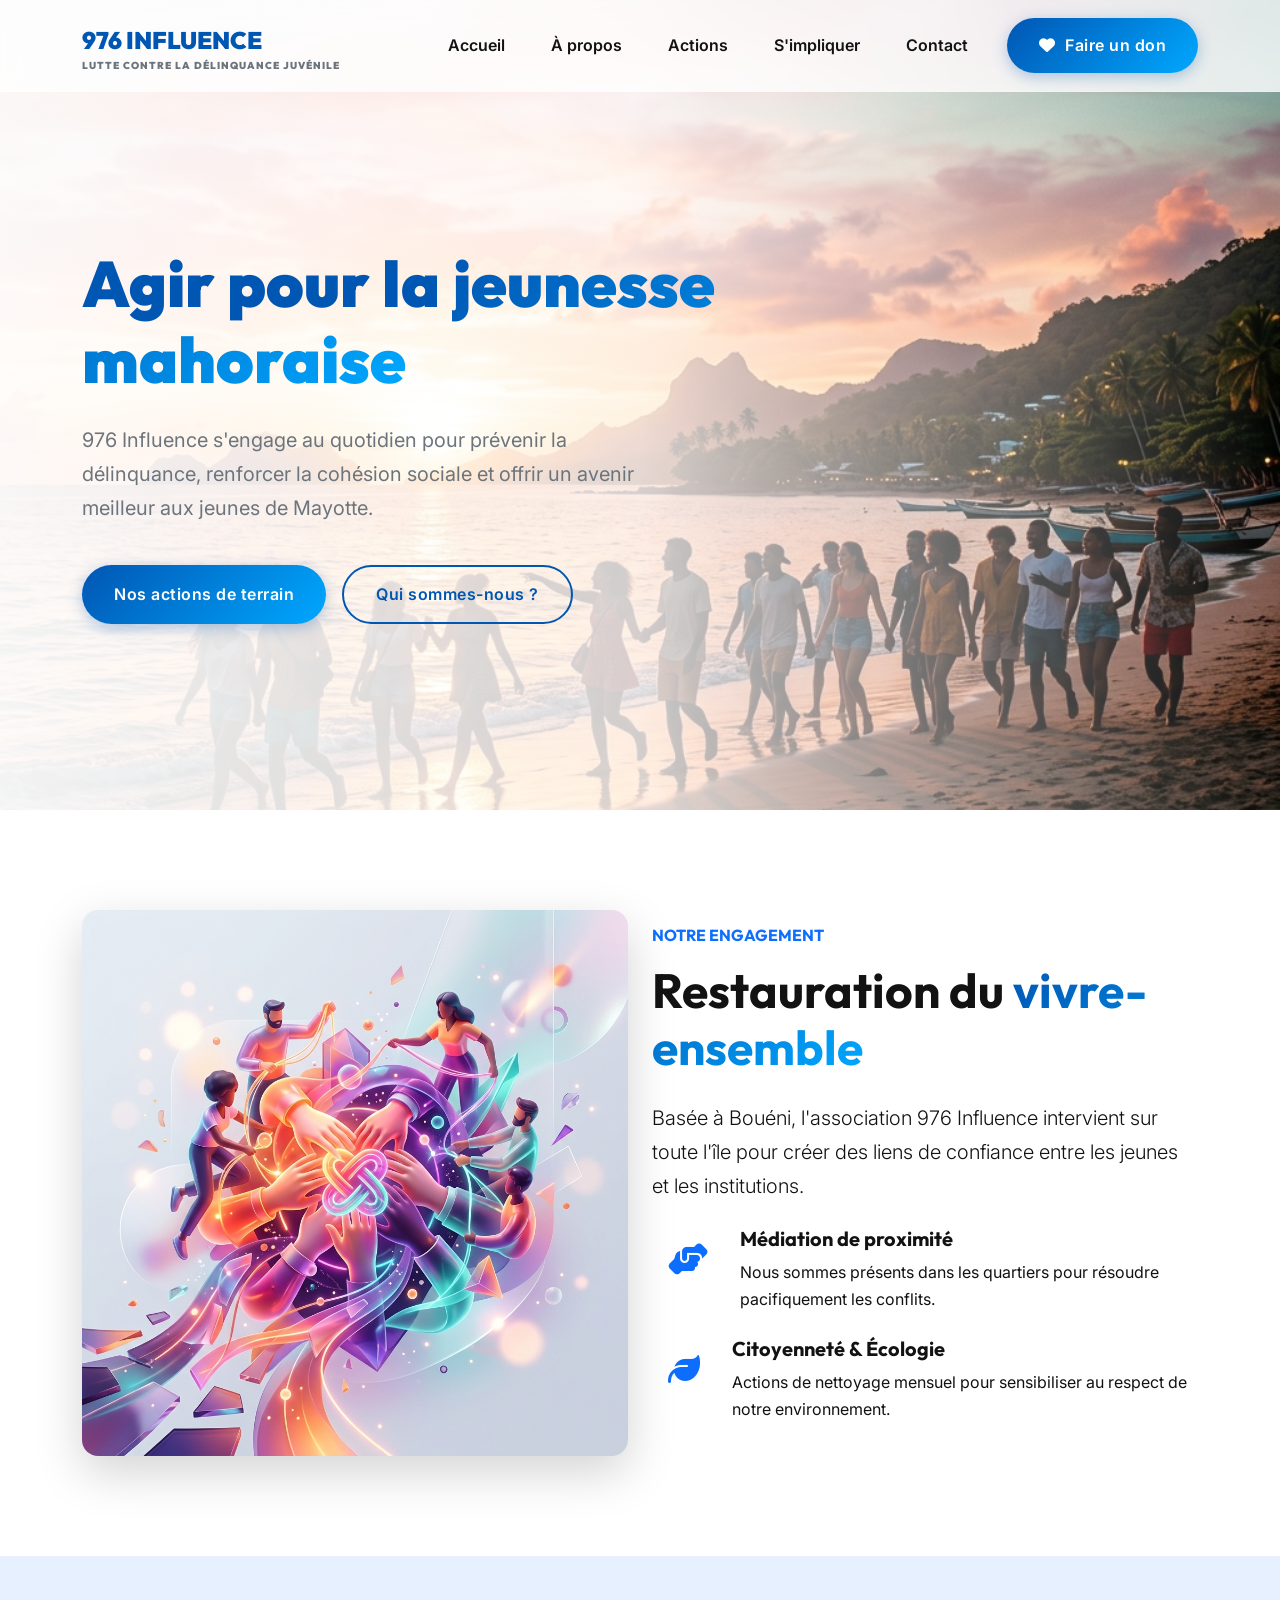
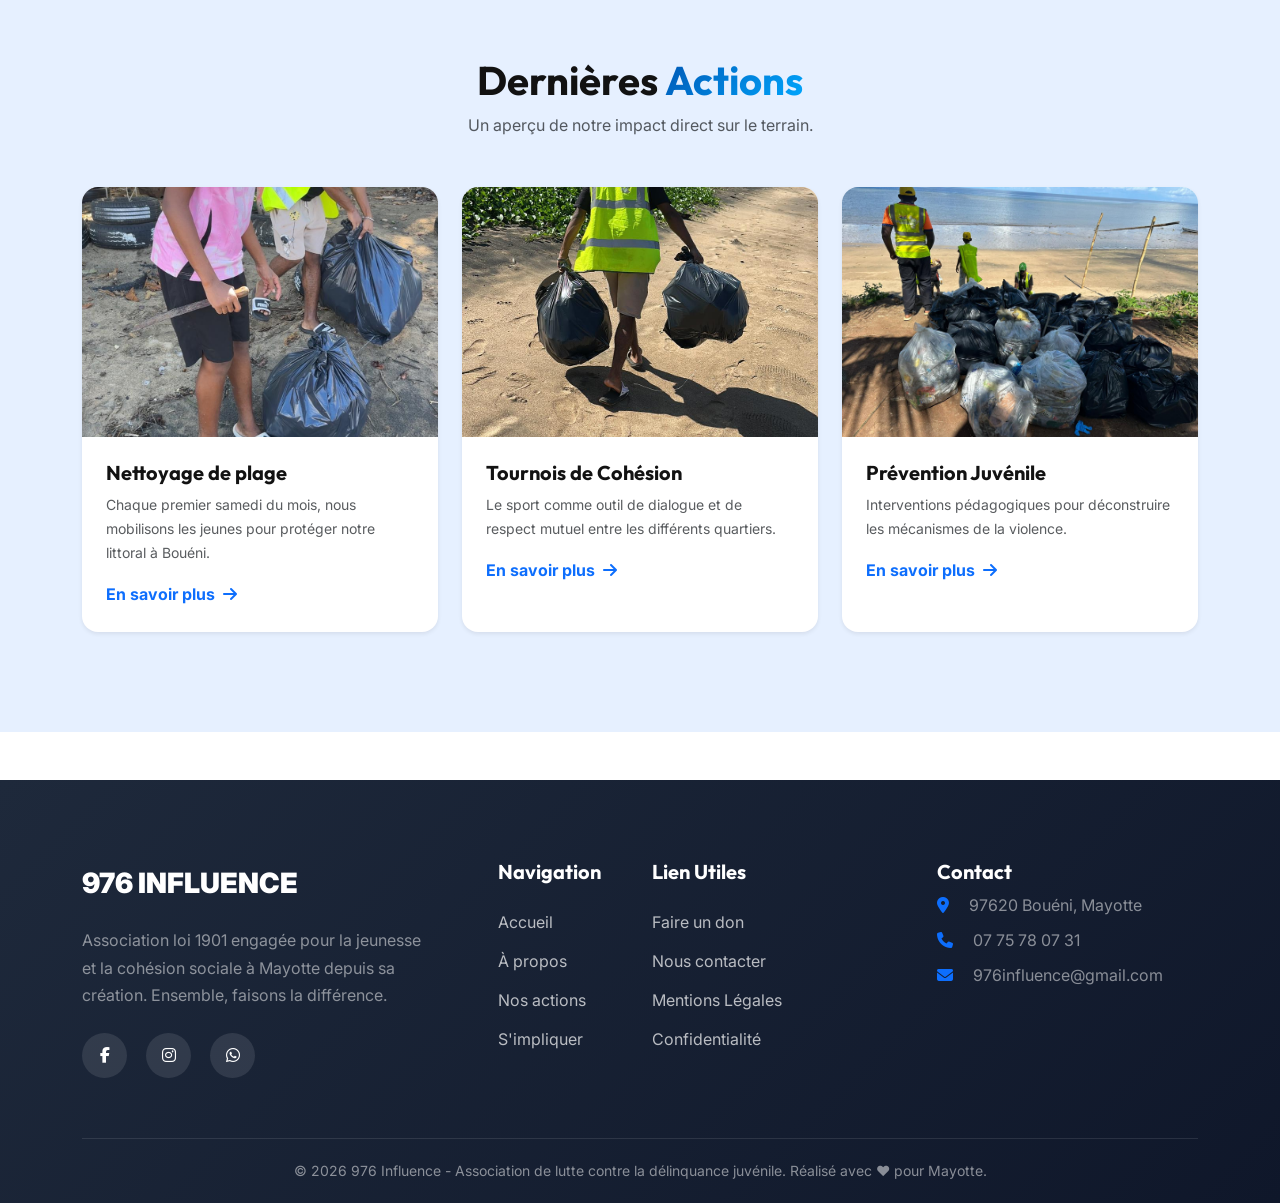
==== index.html @ 4d734bdc "Ajout les autre pages" ====
<!DOCTYPE html>
<html lang="fr">
<head>
    <meta charset="UTF-8">
    <meta name="viewport" content="width=device-width, initial-scale=1.0">
    <title>976 Influence - Accueil | Ensemble pour la jeunesse de Mayotte</title>
    <meta name="description" content="Association 976 Influence à Mayotte. Nous luttons contre la délinquance juvénile par la prévention, la médiation et la cohésion sociale.">
    
    <!-- Bootstrap 5 CSS -->
    <link href="https://cdn.jsdelivr.net/npm/bootstrap@5.3.0/dist/css/bootstrap.min.css" rel="stylesheet">
    <!-- Font Awesome -->
    <link rel="stylesheet" href="https://cdnjs.cloudflare.com/ajax/libs/font-awesome/6.4.0/css/all.min.css">
    <!-- Custom CSS -->
    <link rel="stylesheet" href="assets/css/style.css">
</head>
<body>

    <!-- Header Navigation -->
    <nav class="navbar navbar-expand-lg navbar-light navbar-custom glass-header">
        <div class="container">
            <a class="navbar-brand" href="index.html">
                <div class="brand-logo">
                    976 INFLUENCE
                    <span class="brand-sub">Lutte contre la délinquance juvénile</span>
                </div>
            </a>
            <button class="navbar-toggler border-0" type="button" data-bs-toggle="collapse" data-bs-target="#navbarNav">
                <span class="navbar-toggler-icon"></span>
            </button>
            <div class="collapse navbar-collapse" id="navbarNav">
                <ul class="navbar-nav ms-auto align-items-lg-center">
                    <li class="nav-item"><a class="nav-link active" href="index.html">Accueil</a></li>
                    <li class="nav-item"><a class="nav-link" href="a-propos.html">À propos</a></li>
                    <li class="nav-item"><a class="nav-link" href="actions.html">Actions</a></li>
                    <li class="nav-item"><a class="nav-link" href="s-impliquer.html">S'impliquer</a></li>
                    <li class="nav-item"><a class="nav-link" href="contact.html">Contact</a></li>
                    <li class="nav-item ms-lg-3">
                        <a href="don.html" class="btn-premium btn-premium-primary">
                            <i class="fa-solid fa-heart"></i> Faire un don
                        </a>
                    </li>
                </ul>
            </div>
        </div>
    </nav>

    <!-- Hero Section -->
    <section class="hero-section">
        <img src="assets/images/hero.png" alt="Jeunesse Mahoraise" class="hero-bg-image">
        <div class="hero-overlay"></div>
        <div class="container">
            <div class="row">
                <div class="col-lg-7">
                    <h1 class="hero-title reveal">Agir pour la <span class="text-gradient">jeunesse mahoraise</span></h1>
                    <p class="hero-subtitle reveal">976 Influence s'engage au quotidien pour prévenir la délinquance, renforcer la cohésion sociale et offrir un avenir meilleur aux jeunes de Mayotte.</p>
                    <div class="d-flex gap-3 flex-wrap reveal">
                        <a href="actions.html" class="btn-premium btn-premium-primary">Nos actions de terrain</a>
                        <a href="a-propos.html" class="btn-premium btn-premium-outline">Qui sommes-nous ?</a>
                    </div>
                </div>
            </div>
        </div>
    </section>

    <!-- Brief Focus Section -->
    <section class="section-padding">
        <div class="container">
            <div class="row g-4 align-items-center">
                <div class="col-lg-6 reveal">
                    <img src="assets/images/community.png" alt="Communauté 976" class="img-fluid rounded-4 shadow-lg">
                </div>
                <div class="col-lg-6 reveal">
                    <h6 class="text-primary fw-bold text-uppercase mb-3">Notre Engagement</h6>
                    <h2 class="mb-4 display-5 fw-bold">Restauration du <span class="text-gradient">vivre-ensemble</span></h2>
                    <p class="lead mb-4">Basée à Bouéni, l'association 976 Influence intervient sur toute l'île pour créer des liens de confiance entre les jeunes et les institutions.</p>
                    <div class="d-flex gap-3 mb-2">
                        <div class="bg-blue-light p-3 rounded-circle text-primary">
                            <i class="fa-solid fa-handshake-angle fa-2x"></i>
                        </div>
                        <div>
                            <h5>Médiation de proximité</h5>
                            <p>Nous sommes présents dans les quartiers pour résoudre pacifiquement les conflits.</p>
                        </div>
                    </div>
                    <div class="d-flex gap-3">
                        <div class="bg-blue-light p-3 rounded-circle text-primary">
                            <i class="fa-solid fa-leaf fa-2x"></i>
                        </div>
                        <div>
                            <h5>Citoyenneté & Écologie</h5>
                            <p>Actions de nettoyage mensuel pour sensibiliser au respect de notre environnement.</p>
                        </div>
                    </div>
                </div>
            </div>
        </div>
    </section>

    <!-- Highlight Actions -->
    <section class="section-padding bg-light-blue">
        <div class="container">
            <div class="text-center mb-5 reveal">
                <h2 class="display-6 fw-bold">Dernières <span class="text-gradient">Actions</span></h2>
                <p class="text-muted">Un aperçu de notre impact direct sur le terrain.</p>
            </div>
            <div class="row g-4">
                <!-- Card 1 -->
                <div class="col-md-4 reveal">
                    <div class="action-card bg-white shadow-sm border-0">
                        <div class="card-img-wrapper">
                            <img src="assets/images/action de netoyage plage.jpeg" alt="Nettoyage Plage">
                        </div>
                        <div class="p-4">
                            <h5 class="fw-bold">Nettoyage de plage</h5>
                            <p class="text-muted small">Chaque premier samedi du mois, nous mobilisons les jeunes pour protéger notre littoral à Bouéni.</p>
                            <a href="actions.html" class="text-primary fw-bold">En savoir plus <i class="fa-solid fa-arrow-right ms-1"></i></a>
                        </div>
                    </div>
                </div>
                <!-- Card 2 -->
                <div class="col-md-4 reveal">
                    <div class="action-card bg-white shadow-sm border-0">
                        <div class="card-img-wrapper">
                            <img src="assets/images/action de netoyage plage 2 .jpeg" alt="Médiation Jeunes">
                        </div>
                        <div class="p-4">
                            <h5 class="fw-bold">Tournois de Cohésion</h5>
                            <p class="text-muted small">Le sport comme outil de dialogue et de respect mutuel entre les différents quartiers.</p>
                            <a href="actions.html" class="text-primary fw-bold">En savoir plus <i class="fa-solid fa-arrow-right ms-1"></i></a>
                        </div>
                    </div>
                </div>
                <!-- Card 3 -->
                <div class="col-md-4 reveal">
                    <div class="action-card bg-white shadow-sm border-0">
                        <div class="card-img-wrapper">
                            <img src="assets/images/action de netoyage plage 3 .jpeg" alt="Sensibilisation Scolaire">
                        </div>
                        <div class="p-4">
                            <h5 class="fw-bold">Prévention Juvénile</h5>
                            <p class="text-muted small">Interventions pédagogiques pour déconstruire les mécanismes de la violence.</p>
                            <a href="actions.html" class="text-primary fw-bold">En savoir plus <i class="fa-solid fa-arrow-right ms-1"></i></a>
                        </div>
                    </div>
                </div>
            </div>
        </div>
    </section>

    <!-- Footer -->
    <footer class="footer-premium mt-5">
        <div class="container">
            <div class="row g-4">
                <div class="col-lg-4">
                    <a href="index.html" class="footer-logo text-white">976 INFLUENCE</a>
                    <p class="text-white-50">Association loi 1901 engagée pour la jeunesse et la cohésion sociale à Mayotte depuis sa création. Ensemble, faisons la différence.</p>
                    <div class="mt-4">
                        <a href="https://www.facebook.com/people/Asso-976influence/61571716615623/" class="social-circle text-white" target="_blank"><i class="fa-brands fa-facebook-f"></i></a>
                        <a href="#" class="social-circle text-white"><i class="fa-brands fa-instagram"></i></a>
                        <a href="#" class="social-circle text-white"><i class="fa-brands fa-whatsapp"></i></a>
                    </div>
                </div>
                <div class="col-lg-2 footer-links px-md-5">
                    <h5>Navigation</h5>
                    <ul class="p-0">
                        <li><a href="index.html">Accueil</a></li>
                        <li><a href="a-propos.html">À propos</a></li>
                        <li><a href="actions.html">Nos actions</a></li>
                        <li><a href="s-impliquer.html">S'impliquer</a></li>
                    </ul>
                </div>
                <div class="col-lg-3 footer-links">
                    <h5>Lien Utiles</h5>
                    <ul class="p-0">
                        <li><a href="don.html">Faire un don</a></li>
                        <li><a href="contact.html">Nous contacter</a></li>
                        <li><a href="mentions-legales.html">Mentions Légales</a></li>
                        <li><a href="politique-confidentialite.html">Confidentialité</a></li>
                    </ul>
                </div>
                <div class="col-lg-3">
                    <h5>Contact</h5>
                    <ul class="list-unstyled text-white-50">
                        <li class="mb-2"><i class="fa-solid fa-location-dot me-3 text-primary"></i> 97620 Bouéni, Mayotte</li>
                        <li class="mb-2"><i class="fa-solid fa-phone me-3 text-primary"></i> 07 75 78 07 31</li>
                        <li class="mb-2"><i class="fa-solid fa-envelope me-3 text-primary"></i> 976influence@gmail.com</li>
                    </ul>
                </div>
            </div>
            <div class="footer-bottom text-center">
                <p class="mb-0">&copy; 2026 976 Influence - Association de lutte contre la délinquance juvénile. Réalisé avec ❤️ pour Mayotte.</p>
            </div>
        </div>
    </footer>

    <!-- Scripts -->
    <script src="https://cdn.jsdelivr.net/npm/bootstrap@5.3.0/dist/js/bootstrap.bundle.min.js"></script>
    <script src="assets/js/main.js"></script>
</body>
</html>
---- assets/css/style.css ----
/* 
    976 INFLUENCE - Global Style
    Design System Inspired by Mayotte & Modern Glassmorphism
*/

@import url('https://fonts.googleapis.com/css2?family=Inter:wght@300;400;500;600;700&family=Outfit:wght@400;500;600;700;800;900&display=swap');

:root {
    /* Primary Palette (Mayotte/France Inspired) */
    --color-blue: #0056b3;
    --color-blue-dark: #003d80;
    --color-blue-light: #e6f0ff;
    --color-red: #dc3545;
    --color-green: #28a745;
    --color-white: #ffffff;
    --color-dark: #121212;
    --color-gray: #6c757d;
    --color-gray-light: #f8f9fa;

    /* Semantic Gradients */
    --gradient-primary: linear-gradient(135deg, var(--color-blue), #00a8ff);
    --gradient-glass: linear-gradient(135deg, rgba(255, 255, 255, 0.4), rgba(255, 255, 255, 0.1));
    --gradient-dark: linear-gradient(135deg, #1e293b, #0f172a);
    
    /* Typography */
    --font-heading: 'Outfit', sans-serif;
    --font-body: 'Inter', sans-serif;

    /* Effects */
    --glass-blur: blur(12px);
    --glass-border: 1px solid rgba(255, 255, 255, 0.2);
    --shadow-premium: 0 10px 30px rgba(0, 0, 0, 0.08);
    --shadow-glass: 0 8px 32px 0 rgba(31, 38, 135, 0.15);
    --transition: all 0.4s cubic-bezier(0.165, 0.84, 0.44, 1);
}

/* Base Styles */
* {
    margin: 0;
    padding: 0;
    box-sizing: border-box;
}

html {
    scroll-behavior: smooth;
    overflow-x: hidden;
}

body {
    font-family: var(--font-body);
    color: var(--color-dark);
    background-color: var(--color-white);
    line-height: 1.7;
    overflow-x: hidden;
}

h1, h2, h3, h4, h5, h6 {
    font-family: var(--font-heading);
    font-weight: 700;
    line-height: 1.2;
}

a {
    text-decoration: none;
    color: inherit;
    transition: var(--transition);
}

ul {
    list-style: none;
}

img {
    max-width: 100%;
    height: auto;
}

/* --- Layout Components --- */

.section-padding {
    padding: 100px 0;
}

.bg-light-blue {
    background-color: var(--color-blue-light);
}

.text-gradient {
    background: var(--gradient-primary);
    -webkit-background-clip: text;
    -webkit-text-fill-color: transparent;
}

/* --- Premium Buttons --- */

.btn-premium {
    padding: 14px 32px;
    border-radius: 50px;
    font-weight: 600;
    letter-spacing: 0.5px;
    transition: var(--transition);
    border: none;
    display: inline-flex;
    align-items: center;
    gap: 10px;
    position: relative;
    overflow: hidden;
    z-index: 1;
}

.btn-premium-primary {
    background: var(--gradient-primary);
    color: white;
    box-shadow: 0 4px 15px rgba(0, 86, 179, 0.3);
}

.btn-premium-primary:hover {
    transform: translateY(-3px);
    box-shadow: 0 8px 25px rgba(0, 86, 179, 0.4);
    color: white;
}

.btn-premium-outline {
    background: transparent;
    border: 2px solid var(--color-blue);
    color: var(--color-blue);
}

.btn-premium-outline:hover {
    background: var(--color-blue);
    color: white;
}

.btn-premium-white {
    background: white;
    color: var(--color-blue);
}

/* --- Glassmorphism --- */

.glass-card {
    background: rgba(255, 255, 255, 0.7);
    backdrop-filter: var(--glass-blur);
    -webkit-backdrop-filter: var(--glass-blur);
    border: var(--glass-border);
    border-radius: 24px;
    box-shadow: var(--shadow-glass);
    padding: 30px;
}

.glass-header {
    background: rgba(255, 255, 255, 0.8);
    backdrop-filter: var(--glass-blur);
    -webkit-backdrop-filter: var(--glass-blur);
    border-bottom: var(--glass-border);
}

/* --- Navigation --- */

.navbar-custom {
    padding: 15px 0;
    position: fixed;
    top: 0;
    width: 100%;
    z-index: 1000;
    transition: var(--transition);
}

.navbar-custom.scrolled {
    padding: 10px 0;
    background: rgba(255, 255, 255, 0.95);
    box-shadow: 0 5px 20px rgba(0,0,0,0.05);
}

.navbar-brand .brand-logo {
    font-family: var(--font-heading);
    font-weight: 900;
    font-size: 24px;
    color: var(--color-blue);
    display: flex;
    flex-direction: column;
}

.brand-logo .brand-sub {
    font-size: 10px;
    letter-spacing: 1px;
    text-transform: uppercase;
    color: var(--color-gray);
    line-height: 1;
}

.nav-link {
    font-weight: 600;
    margin: 0 15px;
    position: relative;
    color: var(--color-dark) !important;
}

.nav-link::after {
    content: '';
    position: absolute;
    bottom: -5px;
    left: 0;
    width: 0;
    height: 3px;
    background: var(--color-red);
    transition: var(--transition);
    border-radius: 50px;
}

.nav-link:hover::after {
    width: 100%;
}

/* --- Hero Section --- */

.hero-section {
    position: relative;
    padding: 180px 0 120px;
    overflow: hidden;
    min-height: 90vh;
    display: flex;
    align-items: center;
}

.hero-bg-image {
    position: absolute;
    top: 0;
    left: 0;
    width: 100%;
    height: 100%;
    object-fit: cover;
    z-index: -2;
}

.hero-overlay {
    position: absolute;
    top: 0;
    left: 0;
    width: 100%;
    height: 100%;
    background: linear-gradient(90deg, rgba(255,255,255,0.95) 0%, rgba(255,255,255,0.8) 50%, rgba(255,255,255,0) 100%);
    z-index: -1;
}

.hero-title {
    font-size: 64px;
    font-weight: 900;
    margin-bottom: 24px;
    color: var(--color-blue);
}

.hero-subtitle {
    font-size: 20px;
    color: var(--color-gray);
    margin-bottom: 40px;
    max-width: 600px;
}

/* --- Footer --- */

.footer-premium {
    background: var(--gradient-dark);
    color: white;
    padding: 80px 0 20px;
}

.footer-logo {
    font-size: 28px;
    font-weight: 900;
    margin-bottom: 20px;
    display: block;
}

.footer-links h5 {
    font-weight: 700;
    margin-bottom: 25px;
    color: var(--color-white);
}

.footer-links ul li {
    margin-bottom: 12px;
}

.footer-links ul li a {
    color: rgba(255, 255, 255, 0.7);
}

.footer-links ul li a:hover {
    color: white;
    padding-left: 5px;
}

.social-circle {
    width: 45px;
    height: 45px;
    background: rgba(255,255,255,0.1);
    border-radius: 50%;
    display: inline-flex;
    align-items: center;
    justify-content: center;
    margin-right: 15px;
    transition: var(--transition);
}

.social-circle:hover {
    background: var(--color-blue);
    transform: translateY(-5px);
}

.footer-bottom {
    border-top: 1px solid rgba(255,255,255,0.1);
    margin-top: 60px;
    padding-top: 20px;
    font-size: 14px;
    color: rgba(255,255,255,0.5);
}

/* --- Cards & Features --- */

.action-card {
    transition: var(--transition);
    border-radius: 16px;
    overflow: hidden;
    height: 100%;
}

.action-card:hover {
    transform: translateY(-10px);
}

.card-img-wrapper {
    overflow: hidden;
    height: 250px;
}

.card-img-wrapper img {
    width: 100%;
    height: 100%;
    object-fit: cover;
    transition: var(--transition);
}

.action-card:hover .card-img-wrapper img {
    transform: scale(1.1);
}

/* --- Animations --- */

.reveal {
    opacity: 0;
    transform: translateY(30px);
    transition: 1s all ease;
}

.reveal.active {
    opacity: 1;
    transform: translateY(0);
}

/* --- Responsive --- */

@media (max-width: 991px) {
    .hero-title {
        font-size: 48px;
    }
    .navbar-collapse {
        background: white;
        padding: 20px;
        border-radius: 12px;
        margin-top: 15px;
        box-shadow: 0 10px 30px rgba(0,0,0,0.1);
    }
}

@media (max-width: 767px) {
    .hero-title {
        font-size: 38px;
    }
    .section-padding {
        padding: 60px 0;
    }
}
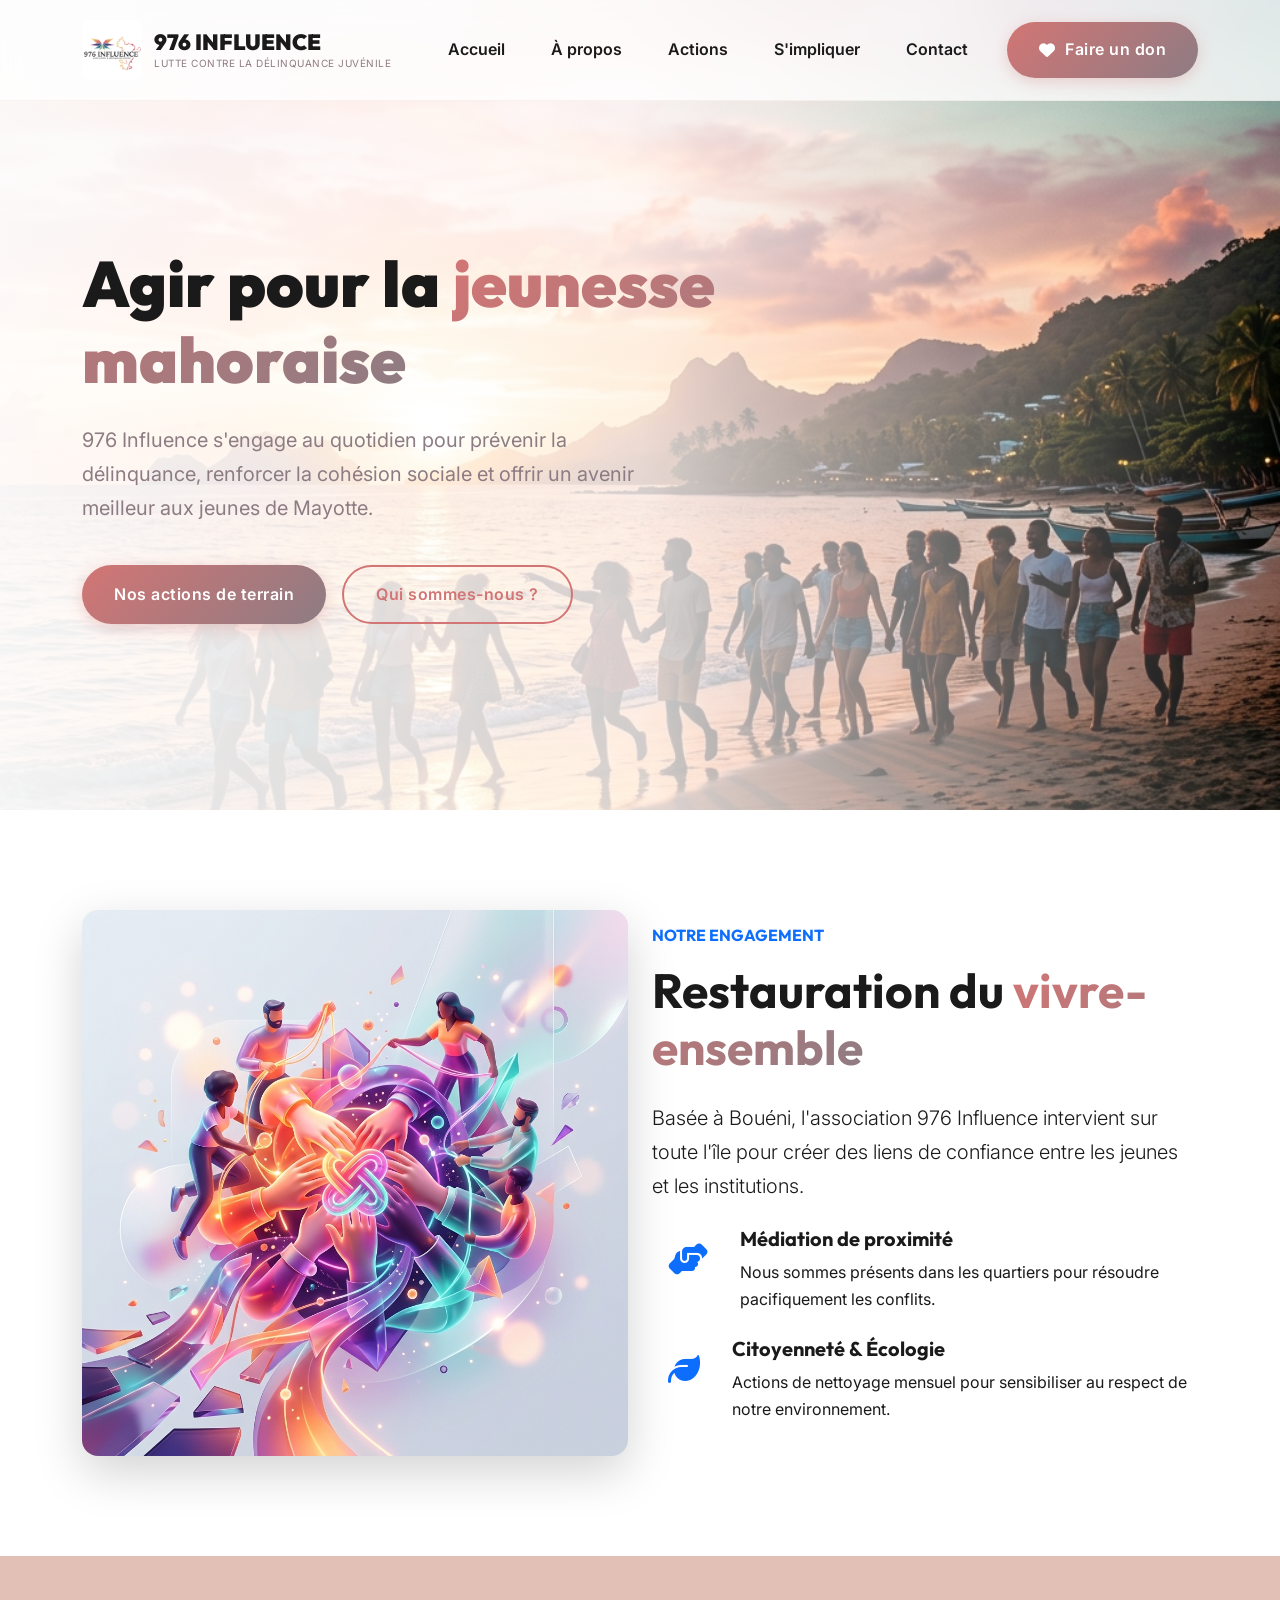
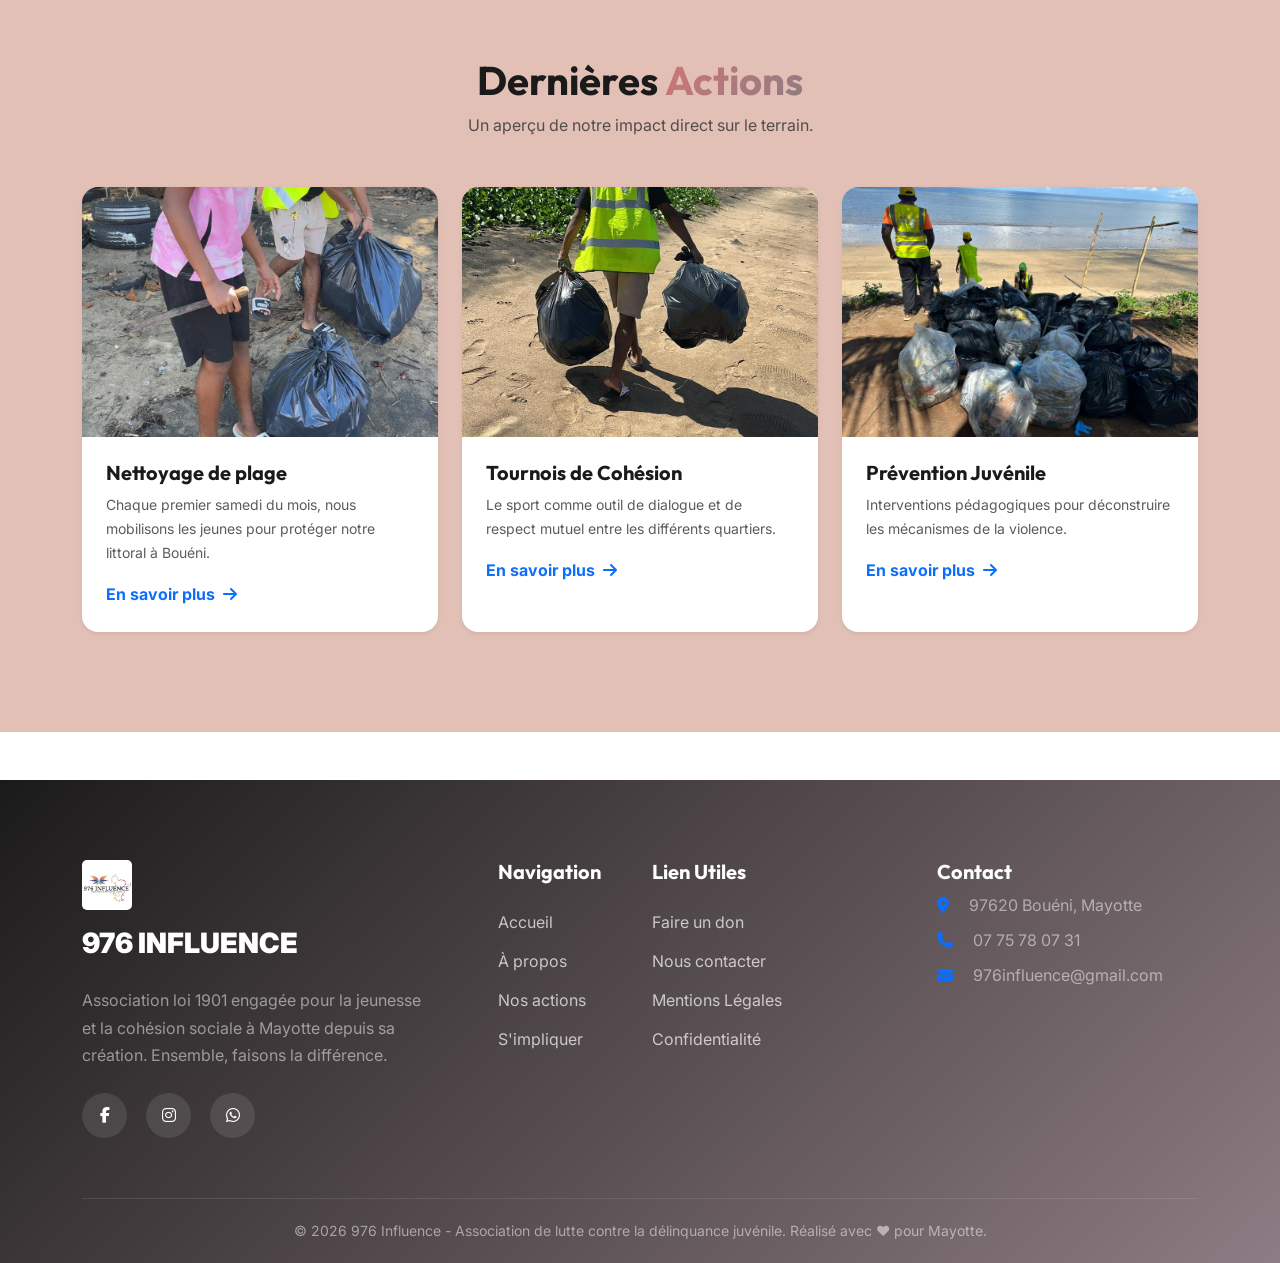
==== commit c3fa2197: "Ajout : logo + nouvelle palette" ====
--- a/index.html
+++ b/index.html
@@ -20,8 +20,11 @@
         <div class="container">
             <a class="navbar-brand" href="index.html">
                 <div class="brand-logo">
-                    976 INFLUENCE
-                    <span class="brand-sub">Lutte contre la délinquance juvénile</span>
+                    <img src="assets/images/logo_mayotte_influence_.jpeg" alt="976 Influence Logo">
+                    <div class="brand-text-wrapper">
+                        <span class="brand-name">976 INFLUENCE</span>
+                        <span class="brand-sub">Lutte contre la délinquance juvénile</span>
+                    </div>
                 </div>
             </a>
             <button class="navbar-toggler border-0" type="button" data-bs-toggle="collapse" data-bs-target="#navbarNav">
@@ -35,7 +38,7 @@
                     <li class="nav-item"><a class="nav-link" href="s-impliquer.html">S'impliquer</a></li>
                     <li class="nav-item"><a class="nav-link" href="contact.html">Contact</a></li>
                     <li class="nav-item ms-lg-3">
-                        <a href="don.html" class="btn-premium btn-premium-primary">
+                        <a href="https://www.helloasso.com/associations/976-influence/adhesions/adhesion-2026" class="btn-premium btn-premium-primary">
                             <i class="fa-solid fa-heart"></i> Faire un don
                         </a>
                     </li>
@@ -152,7 +155,10 @@
         <div class="container">
             <div class="row g-4">
                 <div class="col-lg-4">
-                    <a href="index.html" class="footer-logo text-white">976 INFLUENCE</a>
+                    <a href="index.html" class="footer-logo text-white">
+                        <img src="assets/images/logo_mayotte_influence_.jpeg" alt="976 Influence Logo" style="height: 50px; width: auto; margin-bottom: 10px; border-radius: 5px;">
+                        <br>976 INFLUENCE
+                    </a>
                     <p class="text-white-50">Association loi 1901 engagée pour la jeunesse et la cohésion sociale à Mayotte depuis sa création. Ensemble, faisons la différence.</p>
                     <div class="mt-4">
                         <a href="https://www.facebook.com/people/Asso-976influence/61571716615623/" class="social-circle text-white" target="_blank"><i class="fa-brands fa-facebook-f"></i></a>
@@ -172,7 +178,7 @@
                 <div class="col-lg-3 footer-links">
                     <h5>Lien Utiles</h5>
                     <ul class="p-0">
-                        <li><a href="don.html">Faire un don</a></li>
+                        <li><a href="https://www.helloasso.com/associations/976-influence/adhesions/adhesion-2026">Faire un don</a></li>
                         <li><a href="contact.html">Nous contacter</a></li>
                         <li><a href="mentions-legales.html">Mentions Légales</a></li>
                         <li><a href="politique-confidentialite.html">Confidentialité</a></li>
--- a/assets/css/style.css
+++ b/assets/css/style.css
@@ -6,21 +6,26 @@
 @import url('https://fonts.googleapis.com/css2?family=Inter:wght@300;400;500;600;700&family=Outfit:wght@400;500;600;700;800;900&display=swap');
 
 :root {
-    /* Primary Palette (Mayotte/France Inspired) */
-    --color-blue: #0056b3;
-    --color-blue-dark: #003d80;
-    --color-blue-light: #e6f0ff;
-    --color-red: #dc3545;
-    --color-green: #28a745;
+    /* New Color Palette */
+    --almond-silk: #E2C0B6;
+    --carbon-black: #1B1A1A;
+    --dusty-rose: #D37574;
+    --silver: #BCB9BB;
+    --rosy-granite: #8D7C83;
+
+    /* Primary Mappings */
+    --color-primary: var(--dusty-rose);
+    --color-secondary: var(--rosy-granite);
+    --color-accent: var(--almond-silk);
+    --color-dark: var(--carbon-black);
+    --color-light: var(--silver);
     --color-white: #ffffff;
-    --color-dark: #121212;
-    --color-gray: #6c757d;
-    --color-gray-light: #f8f9fa;
-
+    
     /* Semantic Gradients */
-    --gradient-primary: linear-gradient(135deg, var(--color-blue), #00a8ff);
-    --gradient-glass: linear-gradient(135deg, rgba(255, 255, 255, 0.4), rgba(255, 255, 255, 0.1));
-    --gradient-dark: linear-gradient(135deg, #1e293b, #0f172a);
+    --gradient-primary: linear-gradient(135deg, var(--dusty-rose), var(--rosy-granite));
+    --gradient-glass: linear-gradient(135deg, rgba(226, 192, 182, 0.4), rgba(255, 255, 255, 0.1));
+    --gradient-dark: linear-gradient(135deg, var(--carbon-black), var(--rosy-granite));
+    --gradient-premium: linear-gradient(45deg, #E2C0B6, #1B1A1A, #D37574, #BCB9BB, #8D7C83);
     
     /* Typography */
     --font-heading: 'Outfit', sans-serif;
@@ -28,9 +33,9 @@
 
     /* Effects */
     --glass-blur: blur(12px);
-    --glass-border: 1px solid rgba(255, 255, 255, 0.2);
-    --shadow-premium: 0 10px 30px rgba(0, 0, 0, 0.08);
-    --shadow-glass: 0 8px 32px 0 rgba(31, 38, 135, 0.15);
+    --glass-border: 1px solid rgba(226, 192, 182, 0.2);
+    --shadow-premium: 0 10px 30px rgba(27, 26, 26, 0.08);
+    --shadow-glass: 0 8px 32px 0 rgba(141, 124, 131, 0.15);
     --transition: all 0.4s cubic-bezier(0.165, 0.84, 0.44, 1);
 }
 
@@ -82,7 +87,7 @@
 }
 
 .bg-light-blue {
-    background-color: var(--color-blue-light);
+    background-color: var(--almond-silk);
 }
 
 .text-gradient {
@@ -111,29 +116,29 @@
 .btn-premium-primary {
     background: var(--gradient-primary);
     color: white;
-    box-shadow: 0 4px 15px rgba(0, 86, 179, 0.3);
+    box-shadow: 0 4px 15px rgba(211, 117, 116, 0.3);
 }
 
 .btn-premium-primary:hover {
     transform: translateY(-3px);
-    box-shadow: 0 8px 25px rgba(0, 86, 179, 0.4);
+    box-shadow: 0 8px 25px rgba(211, 117, 116, 0.4);
     color: white;
 }
 
 .btn-premium-outline {
     background: transparent;
-    border: 2px solid var(--color-blue);
-    color: var(--color-blue);
+    border: 2px solid var(--color-primary);
+    color: var(--color-primary);
 }
 
 .btn-premium-outline:hover {
-    background: var(--color-blue);
+    background: var(--color-primary);
     color: white;
 }
 
 .btn-premium-white {
     background: white;
-    color: var(--color-blue);
+    color: var(--color-primary);
 }
 
 /* --- Glassmorphism --- */
@@ -172,21 +177,38 @@
     box-shadow: 0 5px 20px rgba(0,0,0,0.05);
 }
 
-.navbar-brand .brand-logo {
+.navbar-brand img {
+    height: 60px;
+    width: auto;
+    border-radius: 8px;
+}
+
+.brand-logo {
+    display: flex;
+    align-items: center;
+    gap: 12px;
+}
+
+.brand-text-wrapper {
+    display: flex;
+    flex-direction: column;
+}
+
+.brand-name {
     font-family: var(--font-heading);
     font-weight: 900;
-    font-size: 24px;
-    color: var(--color-blue);
-    display: flex;
-    flex-direction: column;
-}
-
-.brand-logo .brand-sub {
+    font-size: 22px;
+    color: var(--color-dark);
+    line-height: 1;
+}
+
+.brand-sub {
     font-size: 10px;
-    letter-spacing: 1px;
+    letter-spacing: 0.5px;
     text-transform: uppercase;
-    color: var(--color-gray);
-    line-height: 1;
+    color: var(--color-secondary);
+    line-height: 1.2;
+    margin-top: 4px;
 }
 
 .nav-link {
@@ -203,7 +225,7 @@
     left: 0;
     width: 0;
     height: 3px;
-    background: var(--color-red);
+    background: var(--color-primary);
     transition: var(--transition);
     border-radius: 50px;
 }
@@ -247,12 +269,12 @@
     font-size: 64px;
     font-weight: 900;
     margin-bottom: 24px;
-    color: var(--color-blue);
+    color: var(--color-dark);
 }
 
 .hero-subtitle {
     font-size: 20px;
-    color: var(--color-gray);
+    color: var(--color-secondary);
     margin-bottom: 40px;
     max-width: 600px;
 }
@@ -304,7 +326,7 @@
 }
 
 .social-circle:hover {
-    background: var(--color-blue);
+    background: var(--color-primary);
     transform: translateY(-5px);
 }
 
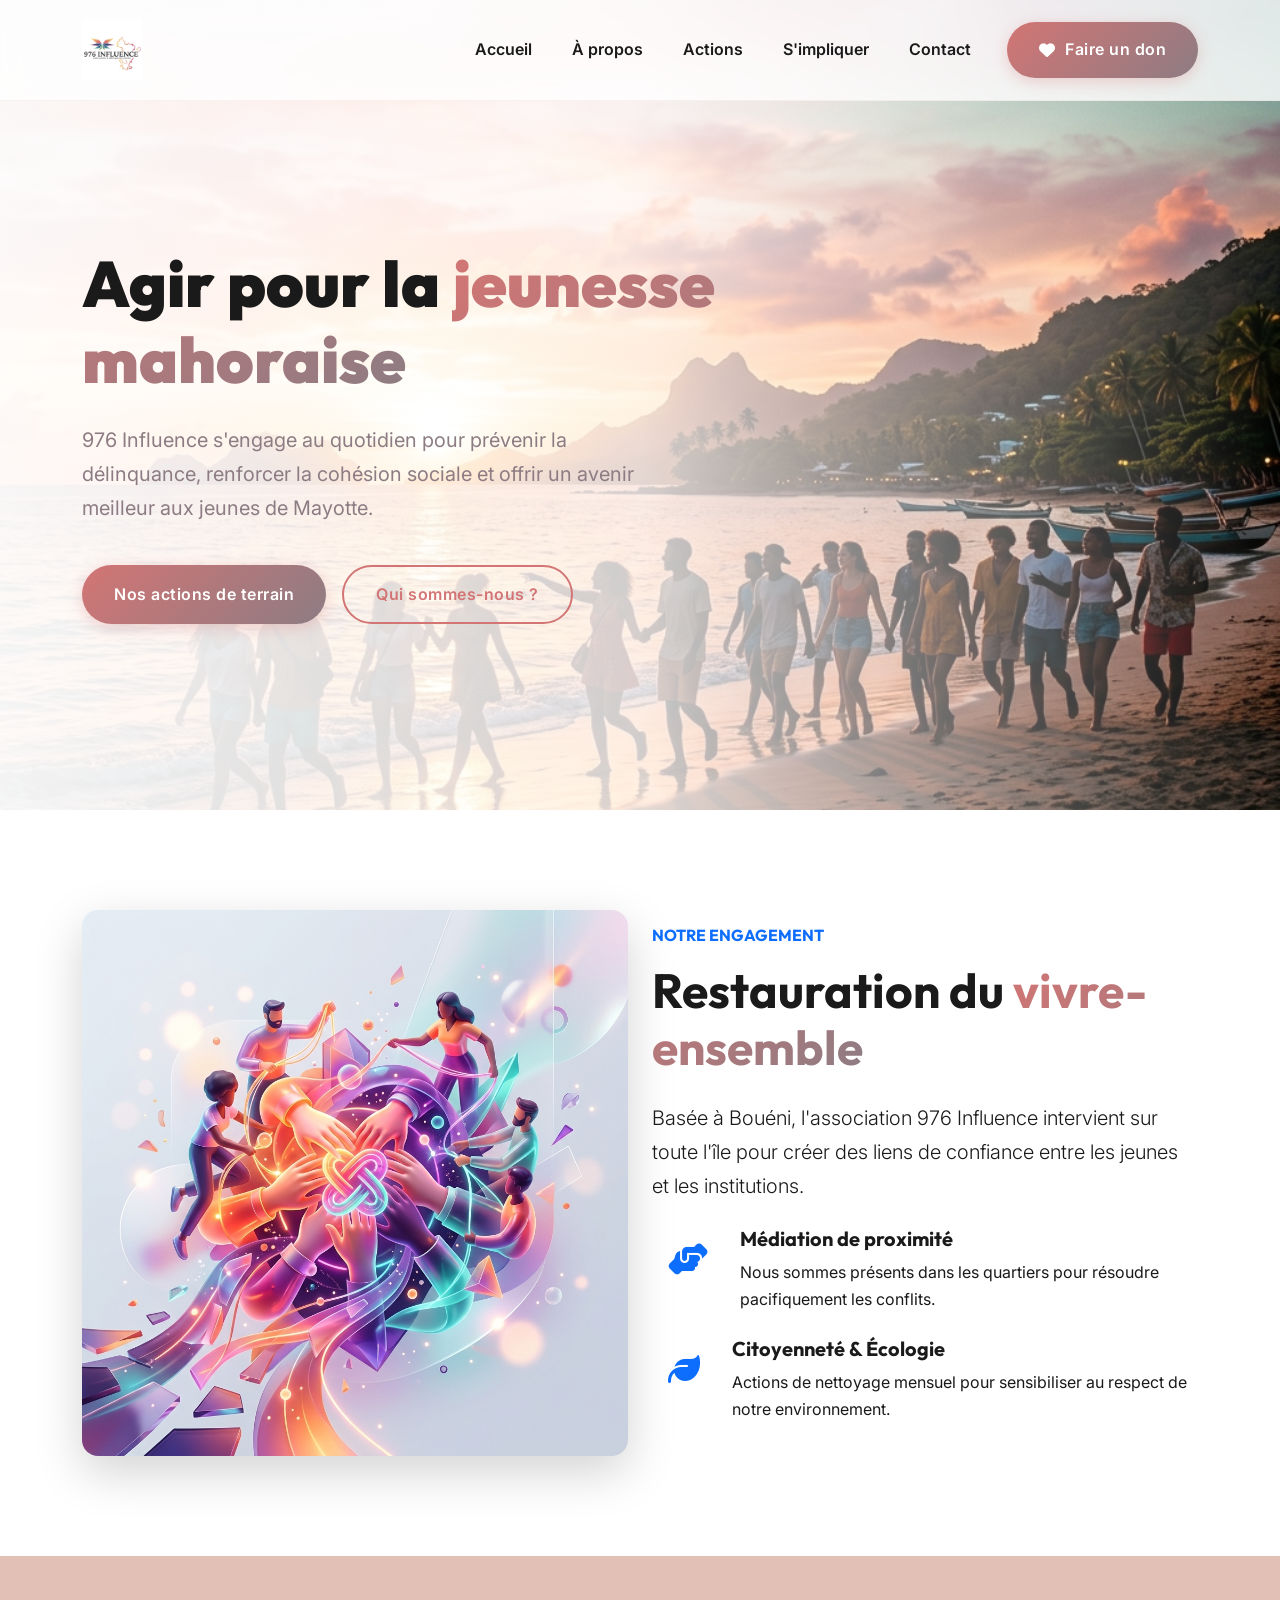
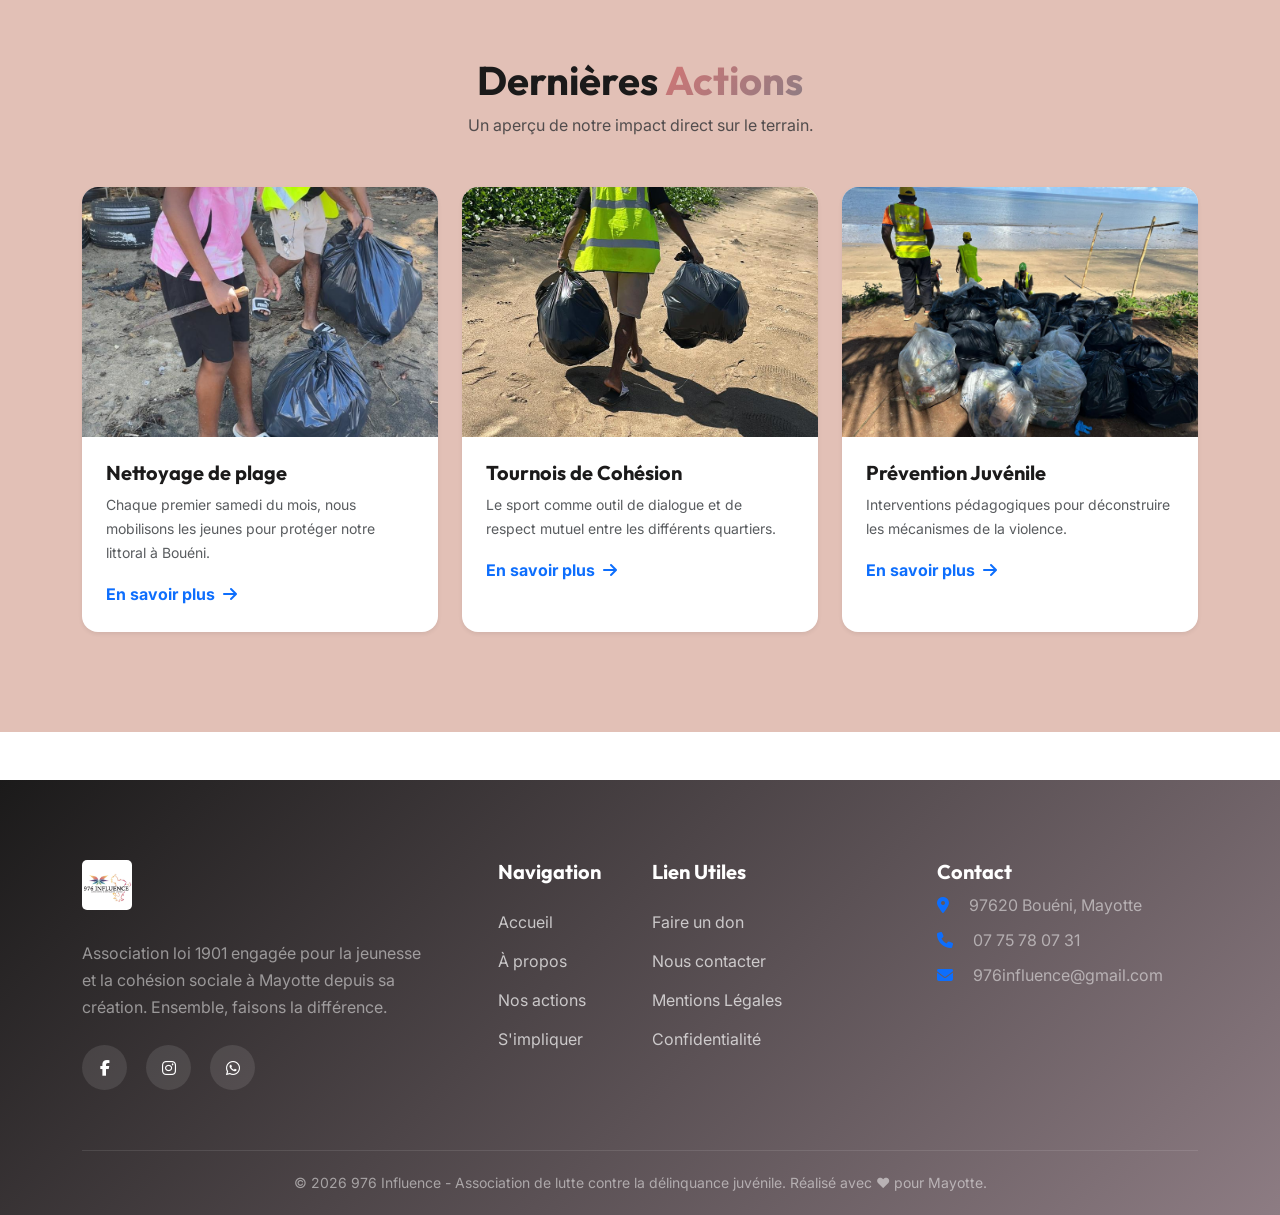
==== commit 93b67964: "Fix : nouveau image" ====
--- a/index.html
+++ b/index.html
@@ -21,10 +21,6 @@
             <a class="navbar-brand" href="index.html">
                 <div class="brand-logo">
                     <img src="assets/images/logo_mayotte_influence_.jpeg" alt="976 Influence Logo">
-                    <div class="brand-text-wrapper">
-                        <span class="brand-name">976 INFLUENCE</span>
-                        <span class="brand-sub">Lutte contre la délinquance juvénile</span>
-                    </div>
                 </div>
             </a>
             <button class="navbar-toggler border-0" type="button" data-bs-toggle="collapse" data-bs-target="#navbarNav">
@@ -157,7 +153,6 @@
                 <div class="col-lg-4">
                     <a href="index.html" class="footer-logo text-white">
                         <img src="assets/images/logo_mayotte_influence_.jpeg" alt="976 Influence Logo" style="height: 50px; width: auto; margin-bottom: 10px; border-radius: 5px;">
-                        <br>976 INFLUENCE
                     </a>
                     <p class="text-white-50">Association loi 1901 engagée pour la jeunesse et la cohésion sociale à Mayotte depuis sa création. Ensemble, faisons la différence.</p>
                     <div class="mt-4">
--- a/assets/css/style.css
+++ b/assets/css/style.css
@@ -111,11 +111,12 @@
     position: relative;
     overflow: hidden;
     z-index: 1;
+    white-space: nowrap;
 }
 
 .btn-premium-primary {
-    background: var(--gradient-primary);
-    color: white;
+    background: var(--gradient-primary) !important;
+    color: white !important;
     box-shadow: 0 4px 15px rgba(211, 117, 116, 0.3);
 }
 
@@ -178,44 +179,37 @@
 }
 
 .navbar-brand img {
-    height: 60px;
-    width: auto;
-    border-radius: 8px;
+    height: 60px !important;
+    width: auto !important;
+    max-height: 60px;
+    display: block;
+    object-fit: contain;
 }
 
 .brand-logo {
     display: flex;
     align-items: center;
-    gap: 12px;
+    flex-shrink: 0;
 }
 
 .brand-text-wrapper {
-    display: flex;
-    flex-direction: column;
-}
-
-.brand-name {
-    font-family: var(--font-heading);
-    font-weight: 900;
-    font-size: 22px;
-    color: var(--color-dark);
-    line-height: 1;
-}
-
-.brand-sub {
-    font-size: 10px;
-    letter-spacing: 0.5px;
-    text-transform: uppercase;
-    color: var(--color-secondary);
-    line-height: 1.2;
-    margin-top: 4px;
+    display: none; /* Hide extra text if logo already has it */
+}
+
+@media (min-width: 1200px) {
+    .brand-text-wrapper {
+        display: flex;
+        flex-direction: column;
+        margin-left: 12px;
+    }
 }
 
 .nav-link {
     font-weight: 600;
-    margin: 0 15px;
+    margin: 0 12px;
     position: relative;
     color: var(--color-dark) !important;
+    white-space: nowrap;
 }
 
 .nav-link::after {
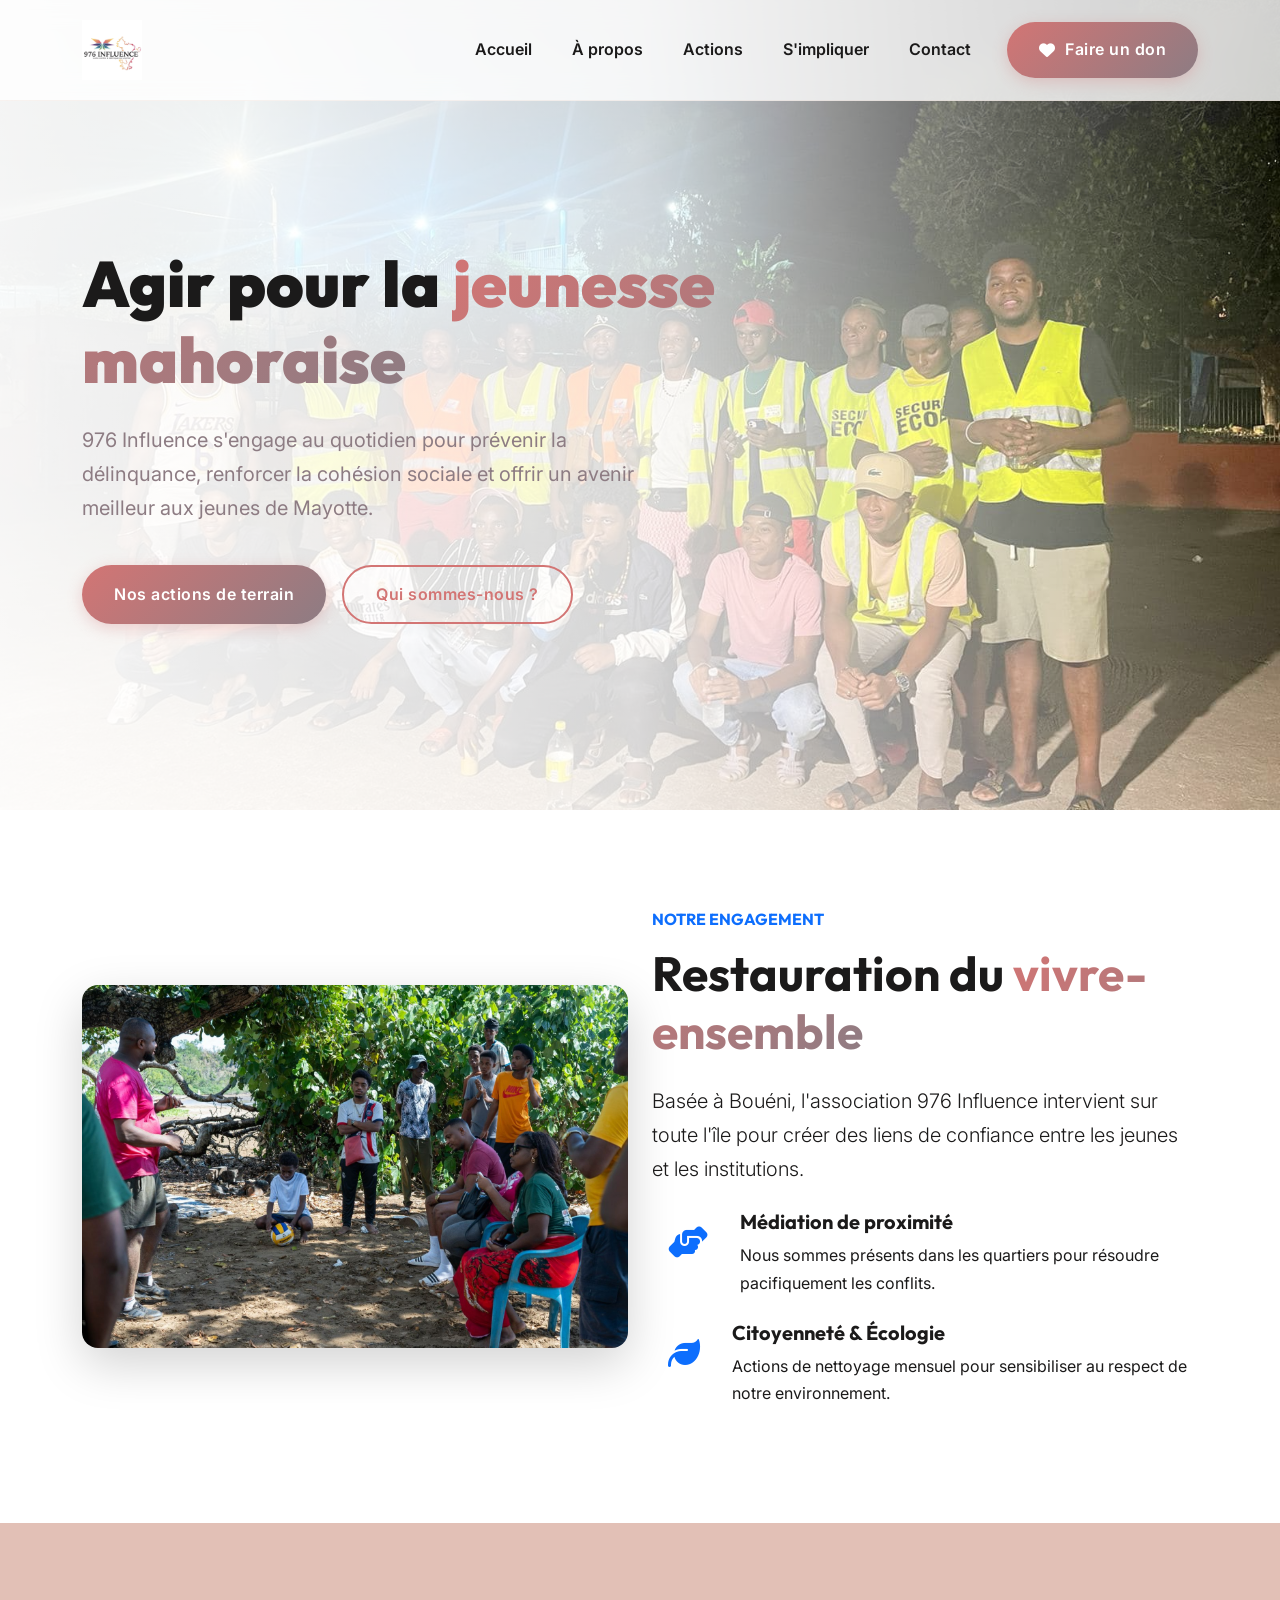
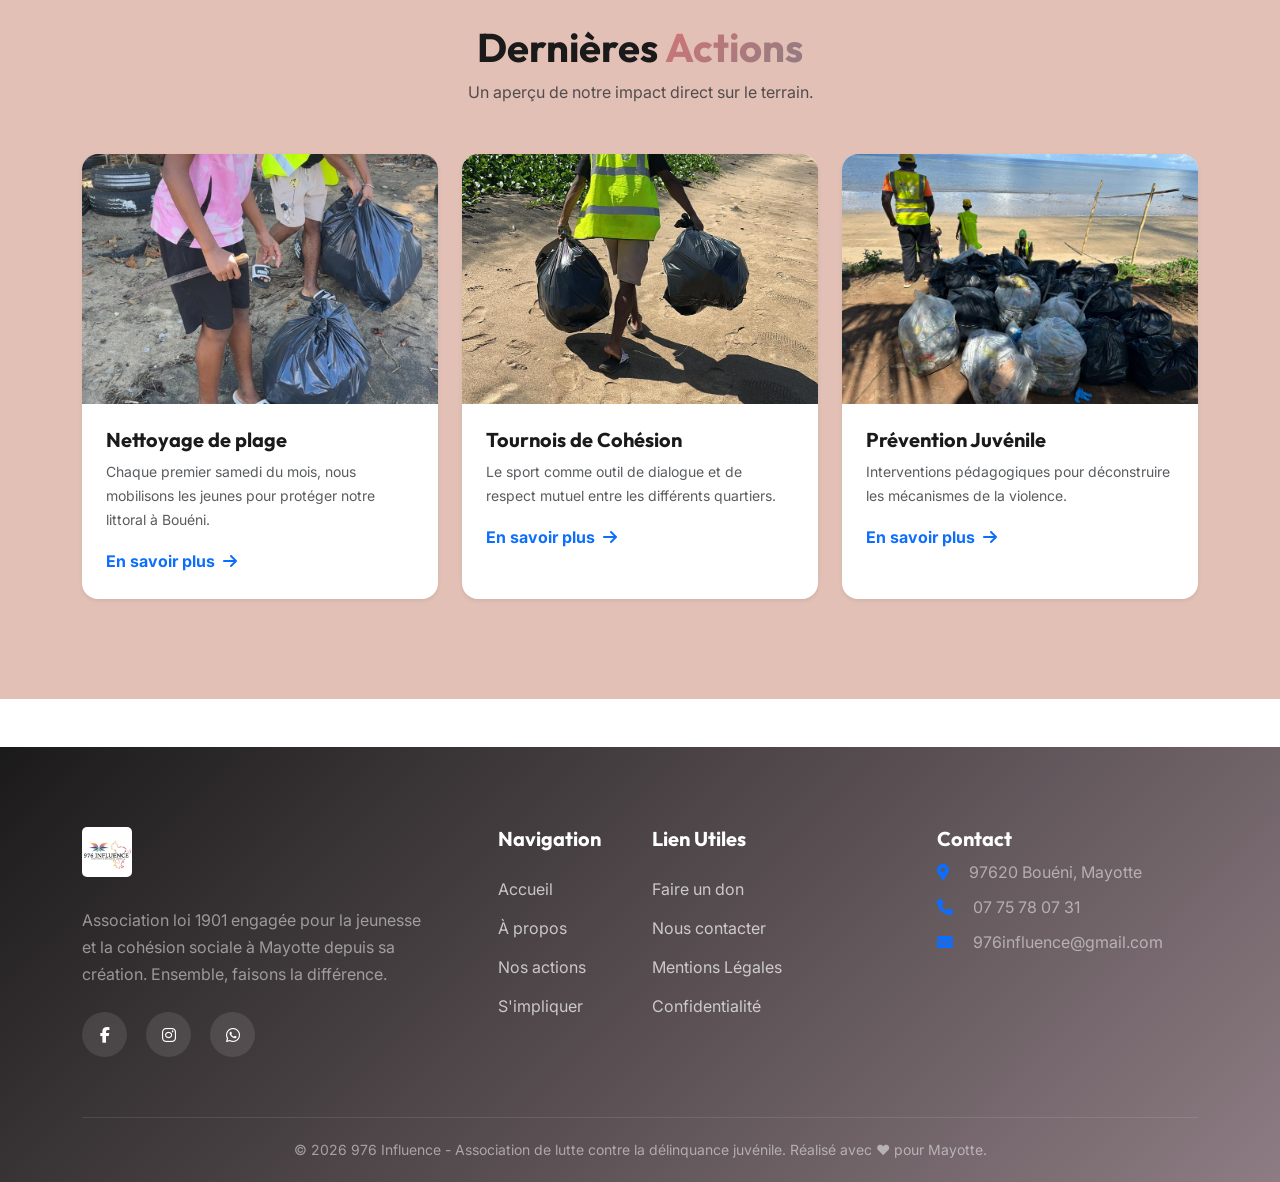
==== commit b052cd70: "🍱♻️ ajout des nouvelles images" ====
--- a/index.html
+++ b/index.html
@@ -45,7 +45,7 @@
 
     <!-- Hero Section -->
     <section class="hero-section">
-        <img src="assets/images/hero.png" alt="Jeunesse Mahoraise" class="hero-bg-image">
+        <img src="assets/images/photo_de_groupe.jpeg" alt="Jeunesse Mahoraise" class="hero-bg-image">
         <div class="hero-overlay"></div>
         <div class="container">
             <div class="row">
@@ -66,7 +66,7 @@
         <div class="container">
             <div class="row g-4 align-items-center">
                 <div class="col-lg-6 reveal">
-                    <img src="assets/images/community.png" alt="Communauté 976" class="img-fluid rounded-4 shadow-lg">
+                    <img src="assets/images/photo_d_echange.jpeg" alt="Communauté 976" class="img-fluid rounded-4 shadow-lg">
                 </div>
                 <div class="col-lg-6 reveal">
                     <h6 class="text-primary fw-bold text-uppercase mb-3">Notre Engagement</h6>
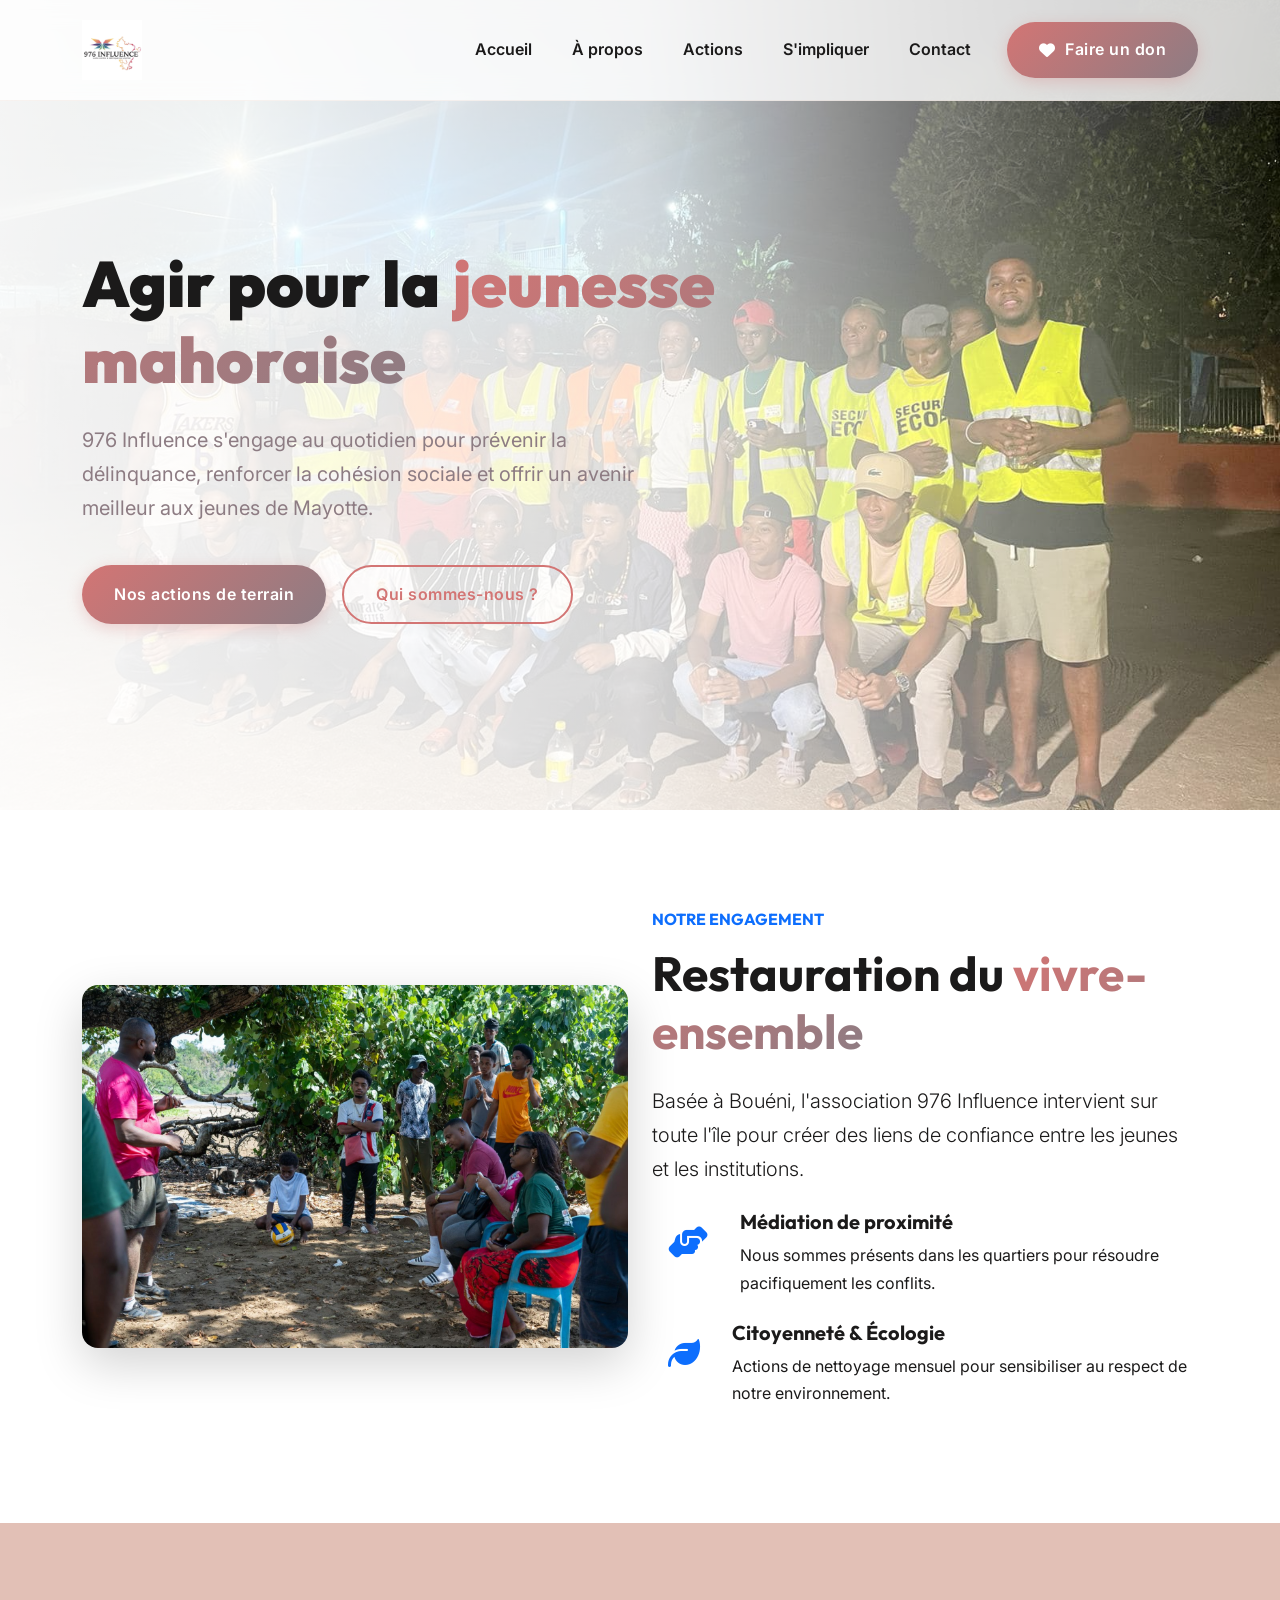
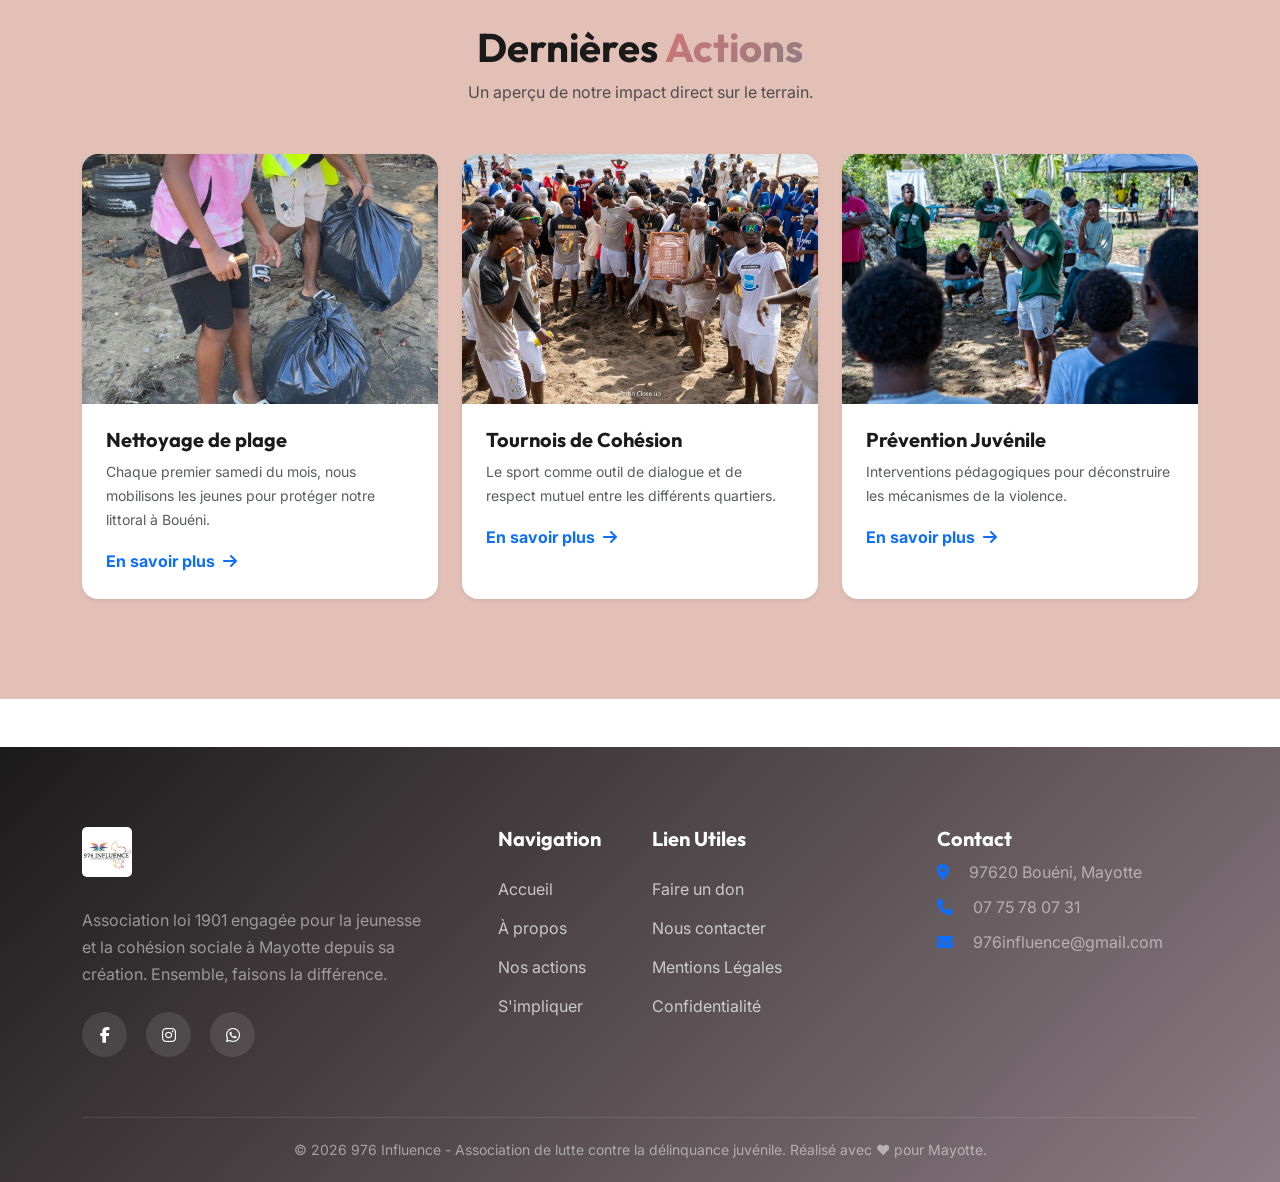
==== commit 00d234ac: ":bento: add & use news pictures" ====
--- a/index.html
+++ b/index.html
@@ -120,7 +120,7 @@
                 <div class="col-md-4 reveal">
                     <div class="action-card bg-white shadow-sm border-0">
                         <div class="card-img-wrapper">
-                            <img src="assets/images/action de netoyage plage 2 .jpeg" alt="Médiation Jeunes">
+                            <img src="assets/images/photo activite remise de prix tournoi.jpeg" alt="Médiation Jeunes">
                         </div>
                         <div class="p-4">
                             <h5 class="fw-bold">Tournois de Cohésion</h5>
@@ -133,7 +133,7 @@
                 <div class="col-md-4 reveal">
                     <div class="action-card bg-white shadow-sm border-0">
                         <div class="card-img-wrapper">
-                            <img src="assets/images/action de netoyage plage 3 .jpeg" alt="Sensibilisation Scolaire">
+                            <img src="assets/images/photo prevention jeunesse.jpeg" alt="Sensibilisation Scolaire">
                         </div>
                         <div class="p-4">
                             <h5 class="fw-bold">Prévention Juvénile</h5>
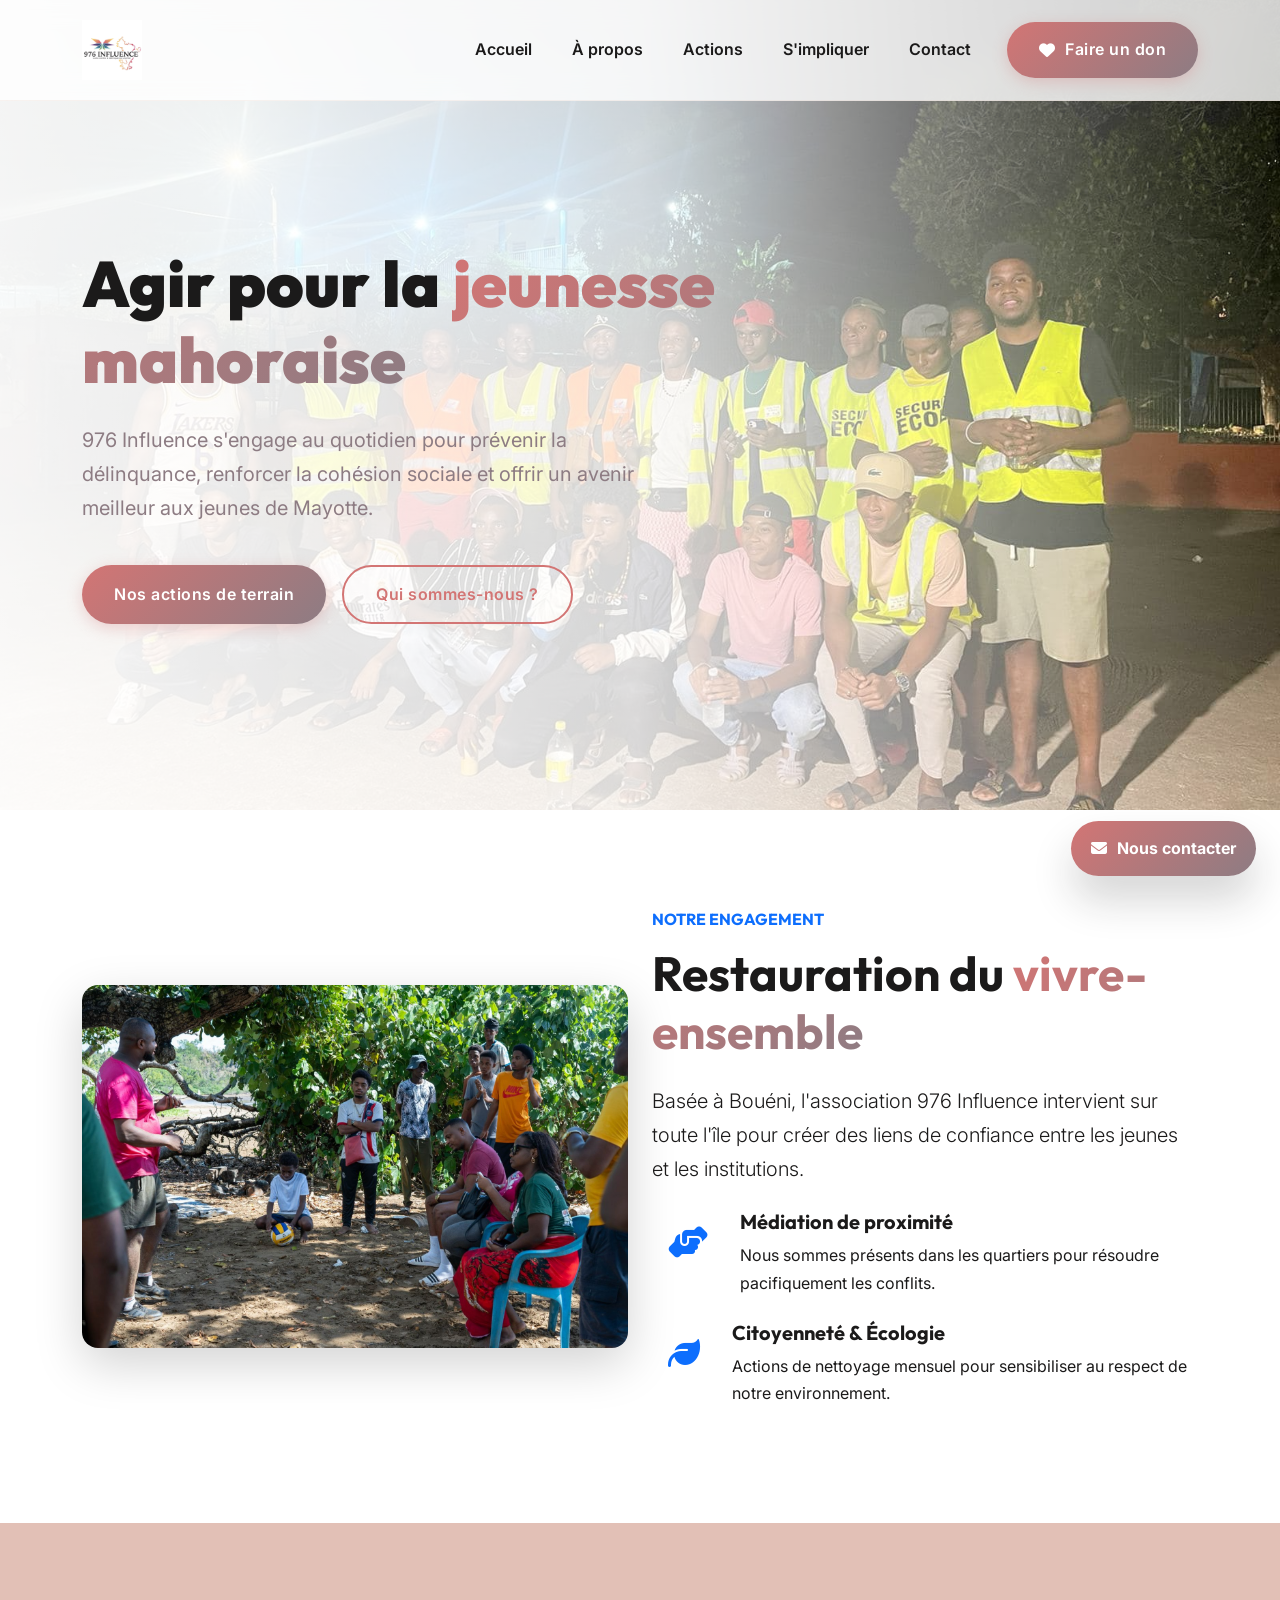
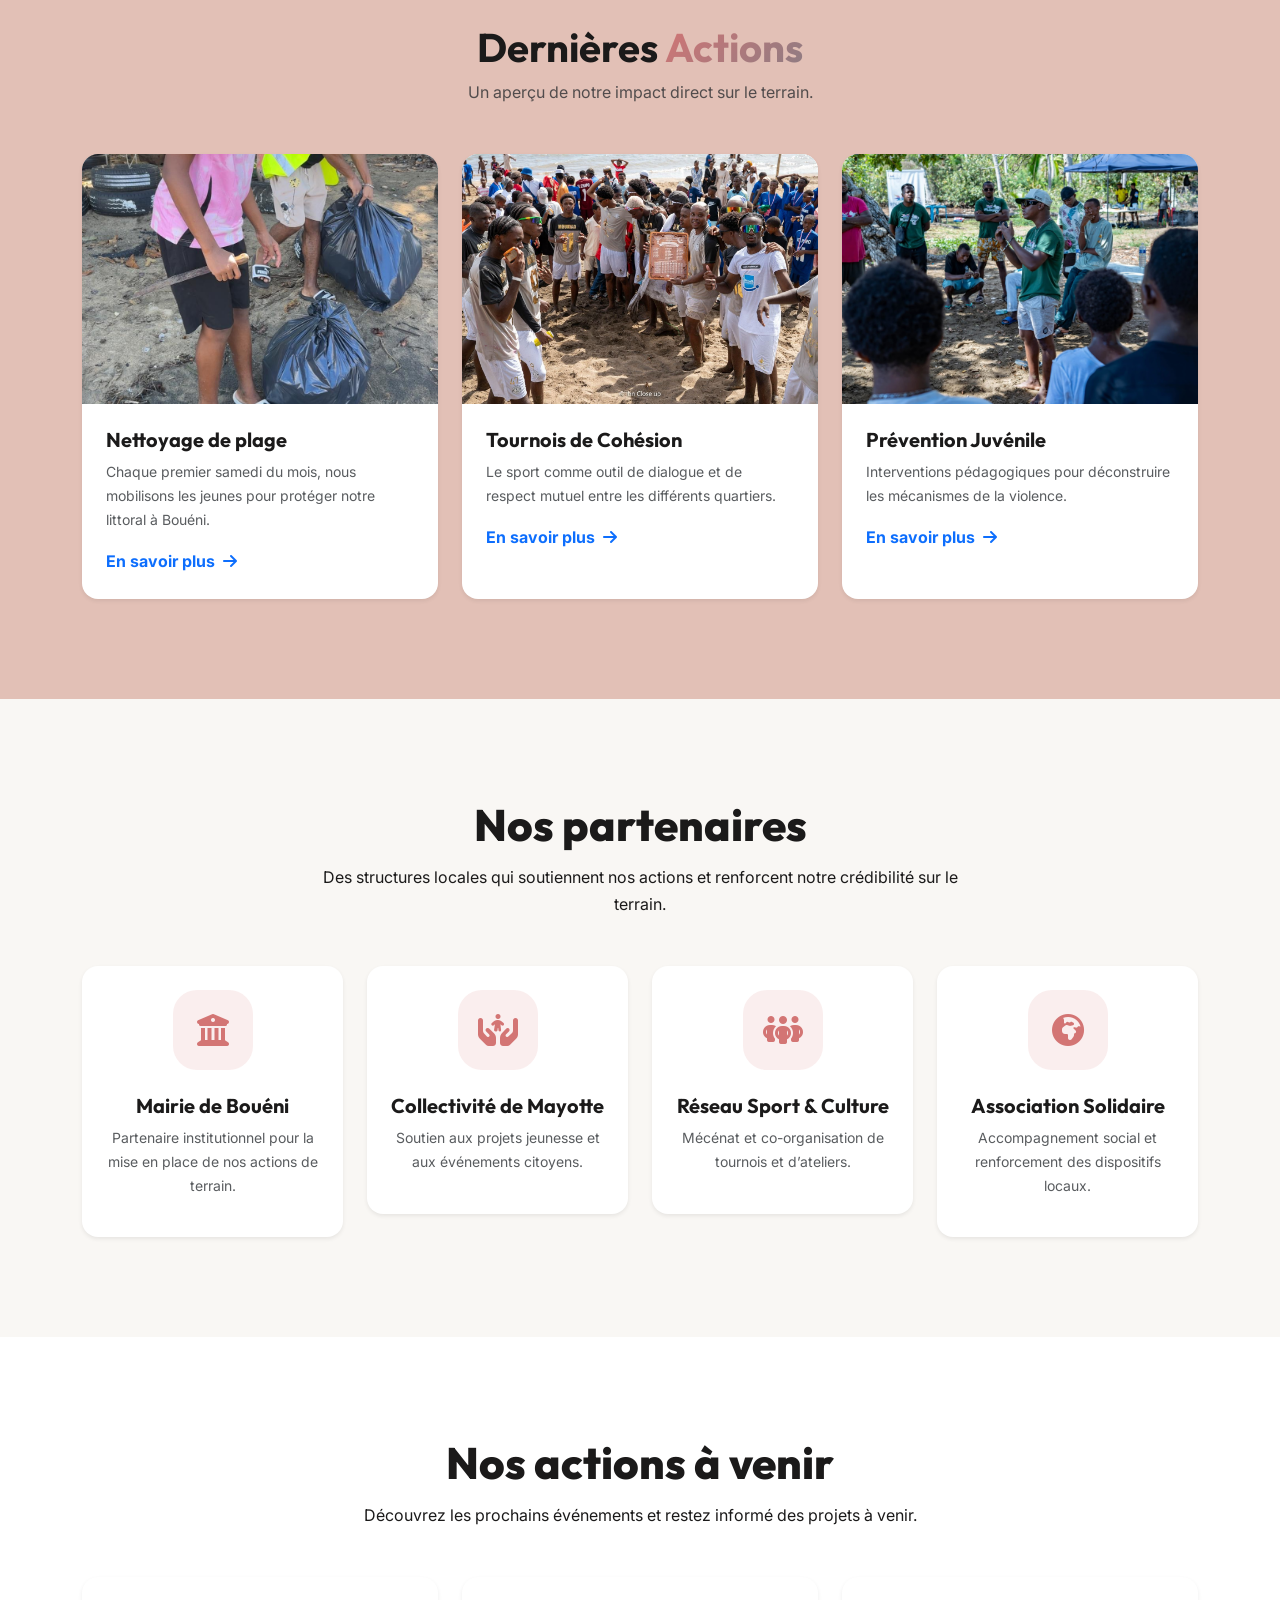
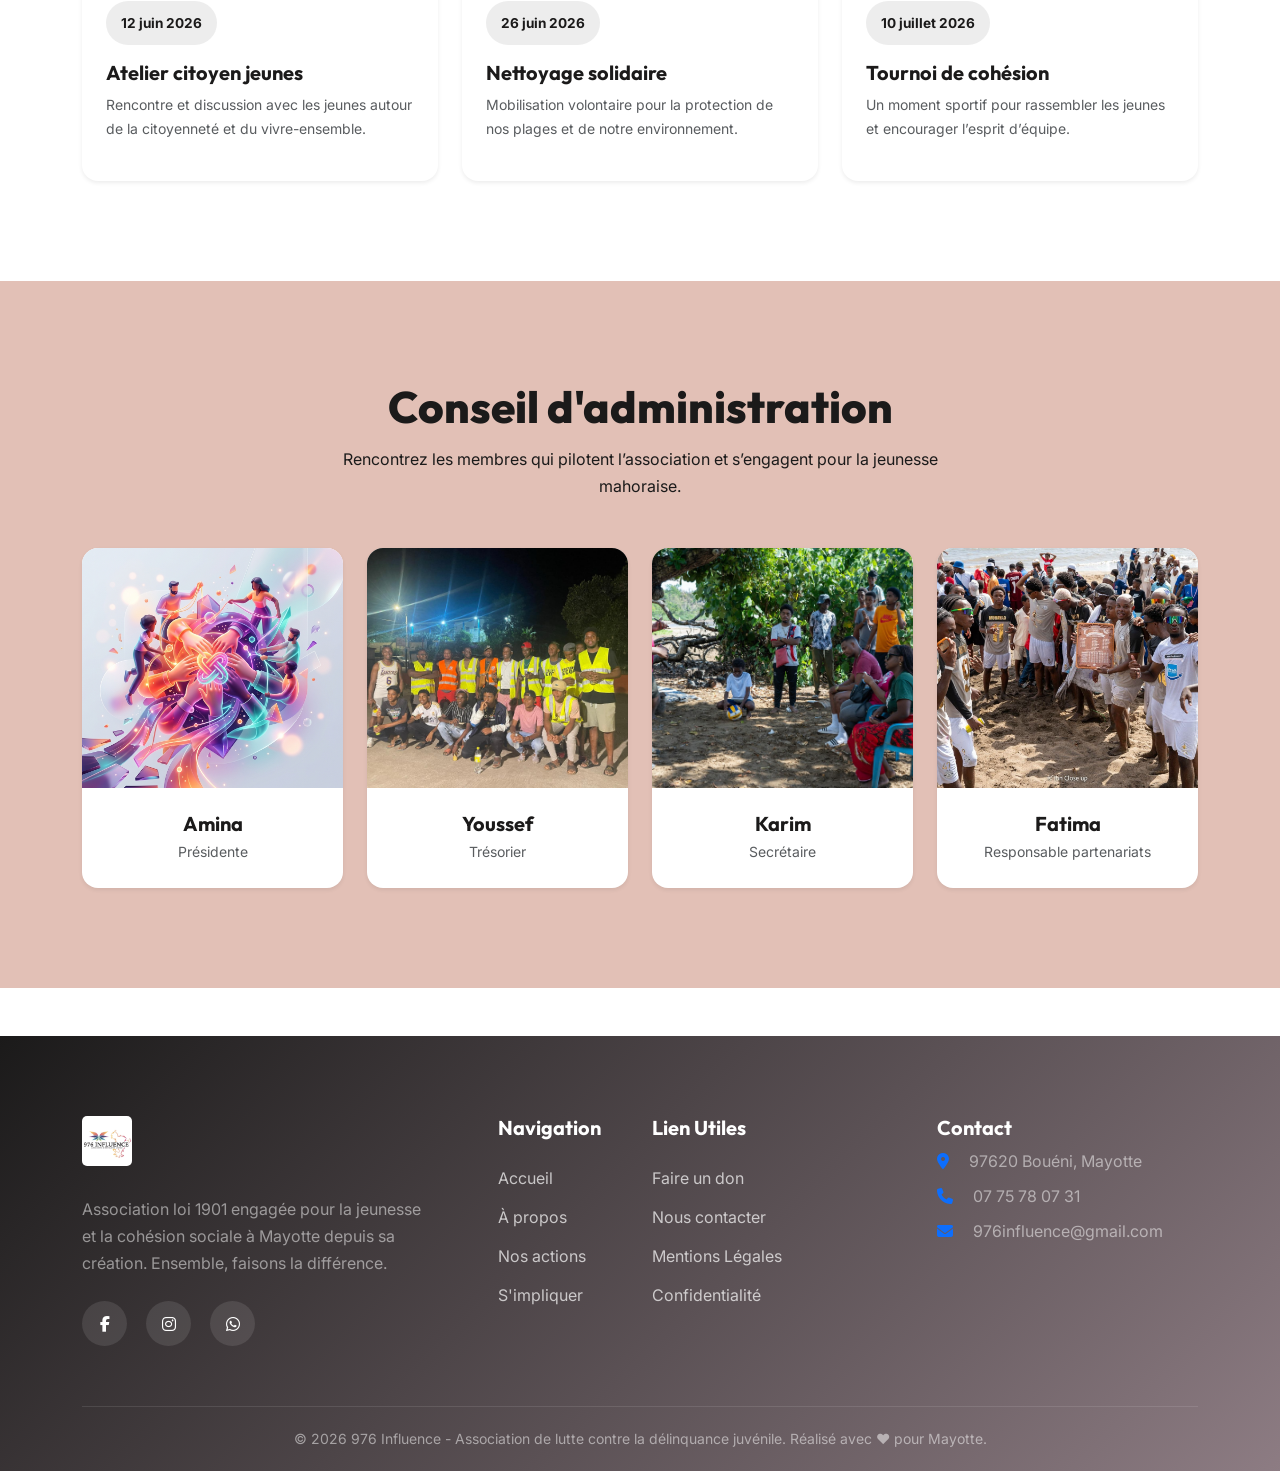
==== commit 11db6e67: "✨" ====
--- a/index.html
+++ b/index.html
@@ -146,6 +146,127 @@
         </div>
     </section>
 
+    <!-- Partners Section -->
+    <section class="section-padding bg-gray">
+        <div class="container">
+            <div class="section-header center reveal">
+                <h2 class="section-title">Nos partenaires</h2>
+                <p class="section-subtitle">Des structures locales qui soutiennent nos actions et renforcent notre crédibilité sur le terrain.</p>
+            </div>
+            <div class="row g-4 justify-content-center">
+                <div class="col-sm-6 col-lg-3 reveal">
+                    <div class="partner-card p-4 text-center rounded-4 shadow-sm bg-white">
+                        <div class="partner-logo mb-4"><i class="fa-solid fa-building-columns"></i></div>
+                        <h5 class="fw-bold">Mairie de Bouéni</h5>
+                        <p class="text-muted small">Partenaire institutionnel pour la mise en place de nos actions de terrain.</p>
+                    </div>
+                </div>
+                <div class="col-sm-6 col-lg-3 reveal">
+                    <div class="partner-card p-4 text-center rounded-4 shadow-sm bg-white">
+                        <div class="partner-logo mb-4"><i class="fa-solid fa-hands-holding-child"></i></div>
+                        <h5 class="fw-bold">Collectivité de Mayotte</h5>
+                        <p class="text-muted small">Soutien aux projets jeunesse et aux événements citoyens.</p>
+                    </div>
+                </div>
+                <div class="col-sm-6 col-lg-3 reveal">
+                    <div class="partner-card p-4 text-center rounded-4 shadow-sm bg-white">
+                        <div class="partner-logo mb-4"><i class="fa-solid fa-people-group"></i></div>
+                        <h5 class="fw-bold">Réseau Sport & Culture</h5>
+                        <p class="text-muted small">Mécénat et co-organisation de tournois et d’ateliers.</p>
+                    </div>
+                </div>
+                <div class="col-sm-6 col-lg-3 reveal">
+                    <div class="partner-card p-4 text-center rounded-4 shadow-sm bg-white">
+                        <div class="partner-logo mb-4"><i class="fa-solid fa-earth-africa"></i></div>
+                        <h5 class="fw-bold">Association Solidaire</h5>
+                        <p class="text-muted small">Accompagnement social et renforcement des dispositifs locaux.</p>
+                    </div>
+                </div>
+            </div>
+        </div>
+    </section>
+
+    <!-- Upcoming Events Section -->
+    <section class="section-padding">
+        <div class="container">
+            <div class="section-header center reveal">
+                <h2 class="section-title">Nos actions à venir</h2>
+                <p class="section-subtitle">Découvrez les prochains événements et restez informé des projets à venir.</p>
+            </div>
+            <div class="row g-4">
+                <div class="col-md-4 reveal">
+                    <article class="event-card p-4 rounded-4 shadow-sm bg-white h-100">
+                        <span class="event-tag">12 juin 2026</span>
+                        <h5 class="mt-3 fw-bold">Atelier citoyen jeunes</h5>
+                        <p class="text-muted small">Rencontre et discussion avec les jeunes autour de la citoyenneté et du vivre-ensemble.</p>
+                    </article>
+                </div>
+                <div class="col-md-4 reveal">
+                    <article class="event-card p-4 rounded-4 shadow-sm bg-white h-100">
+                        <span class="event-tag">26 juin 2026</span>
+                        <h5 class="mt-3 fw-bold">Nettoyage solidaire</h5>
+                        <p class="text-muted small">Mobilisation volontaire pour la protection de nos plages et de notre environnement.</p>
+                    </article>
+                </div>
+                <div class="col-md-4 reveal">
+                    <article class="event-card p-4 rounded-4 shadow-sm bg-white h-100">
+                        <span class="event-tag">10 juillet 2026</span>
+                        <h5 class="mt-3 fw-bold">Tournoi de cohésion</h5>
+                        <p class="text-muted small">Un moment sportif pour rassembler les jeunes et encourager l’esprit d’équipe.</p>
+                    </article>
+                </div>
+            </div>
+        </div>
+    </section>
+
+    <!-- Board Members Section -->
+    <section class="section-padding bg-light-blue">
+        <div class="container">
+            <div class="section-header center reveal">
+                <h2 class="section-title">Conseil d'administration</h2>
+                <p class="section-subtitle">Rencontrez les membres qui pilotent l’association et s’engagent pour la jeunesse mahoraise.</p>
+            </div>
+            <div class="row g-4">
+                <div class="col-md-6 col-lg-3 reveal">
+                    <div class="board-card rounded-4 shadow-sm bg-white overflow-hidden text-center">
+                        <img src="assets/images/community.png" alt="Portrait d'un membre du conseil" class="board-photo">
+                        <div class="p-4">
+                            <h5 class="fw-bold mb-1">Amina</h5>
+                            <p class="text-muted small mb-0">Présidente</p>
+                        </div>
+                    </div>
+                </div>
+                <div class="col-md-6 col-lg-3 reveal">
+                    <div class="board-card rounded-4 shadow-sm bg-white overflow-hidden text-center">
+                        <img src="assets/images/photo_de_groupe.jpeg" alt="Portrait d'un membre du conseil" class="board-photo">
+                        <div class="p-4">
+                            <h5 class="fw-bold mb-1">Youssef</h5>
+                            <p class="text-muted small mb-0">Trésorier</p>
+                        </div>
+                    </div>
+                </div>
+                <div class="col-md-6 col-lg-3 reveal">
+                    <div class="board-card rounded-4 shadow-sm bg-white overflow-hidden text-center">
+                        <img src="assets/images/photo_d_echange.jpeg" alt="Portrait d'un membre du conseil" class="board-photo">
+                        <div class="p-4">
+                            <h5 class="fw-bold mb-1">Karim</h5>
+                            <p class="text-muted small mb-0">Secrétaire</p>
+                        </div>
+                    </div>
+                </div>
+                <div class="col-md-6 col-lg-3 reveal">
+                    <div class="board-card rounded-4 shadow-sm bg-white overflow-hidden text-center">
+                        <img src="assets/images/photo activite remise de prix tournoi.jpeg" alt="Portrait d'un membre du conseil" class="board-photo">
+                        <div class="p-4">
+                            <h5 class="fw-bold mb-1">Fatima</h5>
+                            <p class="text-muted small mb-0">Responsable partenariats</p>
+                        </div>
+                    </div>
+                </div>
+            </div>
+        </div>
+    </section>
+
     <!-- Footer -->
     <footer class="footer-premium mt-5">
         <div class="container">
@@ -194,6 +315,11 @@
         </div>
     </footer>
 
+    <a href="contact.html" class="floating-contact-button" aria-label="Nous contacter">
+        <i class="fa-solid fa-envelope"></i>
+        <span>Nous contacter</span>
+    </a>
+
     <!-- Scripts -->
     <script src="https://cdn.jsdelivr.net/npm/bootstrap@5.3.0/dist/js/bootstrap.bundle.min.js"></script>
     <script src="assets/js/main.js"></script>
--- a/assets/css/style.css
+++ b/assets/css/style.css
@@ -273,6 +273,104 @@
     max-width: 600px;
 }
 
+/* --- New Sections --- */
+
+.bg-gray {
+    background-color: #f9f7f4;
+}
+
+.section-header.center {
+    text-align: center;
+    margin-bottom: 3rem;
+}
+
+.section-title {
+    font-size: 2.75rem;
+    font-weight: 800;
+    margin-bottom: 0.75rem;
+}
+
+.section-subtitle {
+    font-size: 1rem;
+    max-width: 650px;
+    margin: 0 auto;
+    color: var(--color-dark);
+}
+
+.partner-card,
+.event-card,
+.board-card {
+    transition: var(--transition);
+}
+
+.partner-card:hover,
+.event-card:hover,
+.board-card:hover {
+    transform: translateY(-8px);
+}
+
+.partner-logo {
+    width: 80px;
+    height: 80px;
+    border-radius: 24px;
+    display: inline-flex;
+    align-items: center;
+    justify-content: center;
+    background: rgba(211, 117, 116, 0.12);
+    color: var(--color-primary);
+    font-size: 2rem;
+}
+
+.event-tag {
+    display: inline-flex;
+    padding: 0.65rem 0.95rem;
+    border-radius: 999px;
+    background: rgba(27, 26, 26, 0.08);
+    color: var(--color-dark);
+    font-size: 0.85rem;
+    font-weight: 700;
+}
+
+.board-photo {
+    width: 100%;
+    height: 240px;
+    object-fit: cover;
+}
+
+.floating-contact-button {
+    position: fixed;
+    right: 24px;
+    bottom: 24px;
+    z-index: 1100;
+    display: inline-flex;
+    align-items: center;
+    gap: 10px;
+    padding: 14px 20px;
+    background: var(--gradient-primary);
+    color: white;
+    border-radius: 999px;
+    box-shadow: 0 24px 40px rgba(27, 26, 26, 0.18);
+    font-weight: 700;
+    transition: transform 0.2s ease, box-shadow 0.2s ease, opacity 0.2s ease;
+}
+
+.floating-contact-button:hover {
+    transform: translateY(-3px);
+    box-shadow: 0 28px 45px rgba(27, 26, 26, 0.22);
+}
+
+@media (max-width: 767px) {
+    .floating-contact-button {
+        right: 16px;
+        bottom: 16px;
+        padding: 12px 16px;
+    }
+
+    .floating-contact-button span {
+        display: none;
+    }
+}
+
 /* --- Footer --- */
 
 .footer-premium {
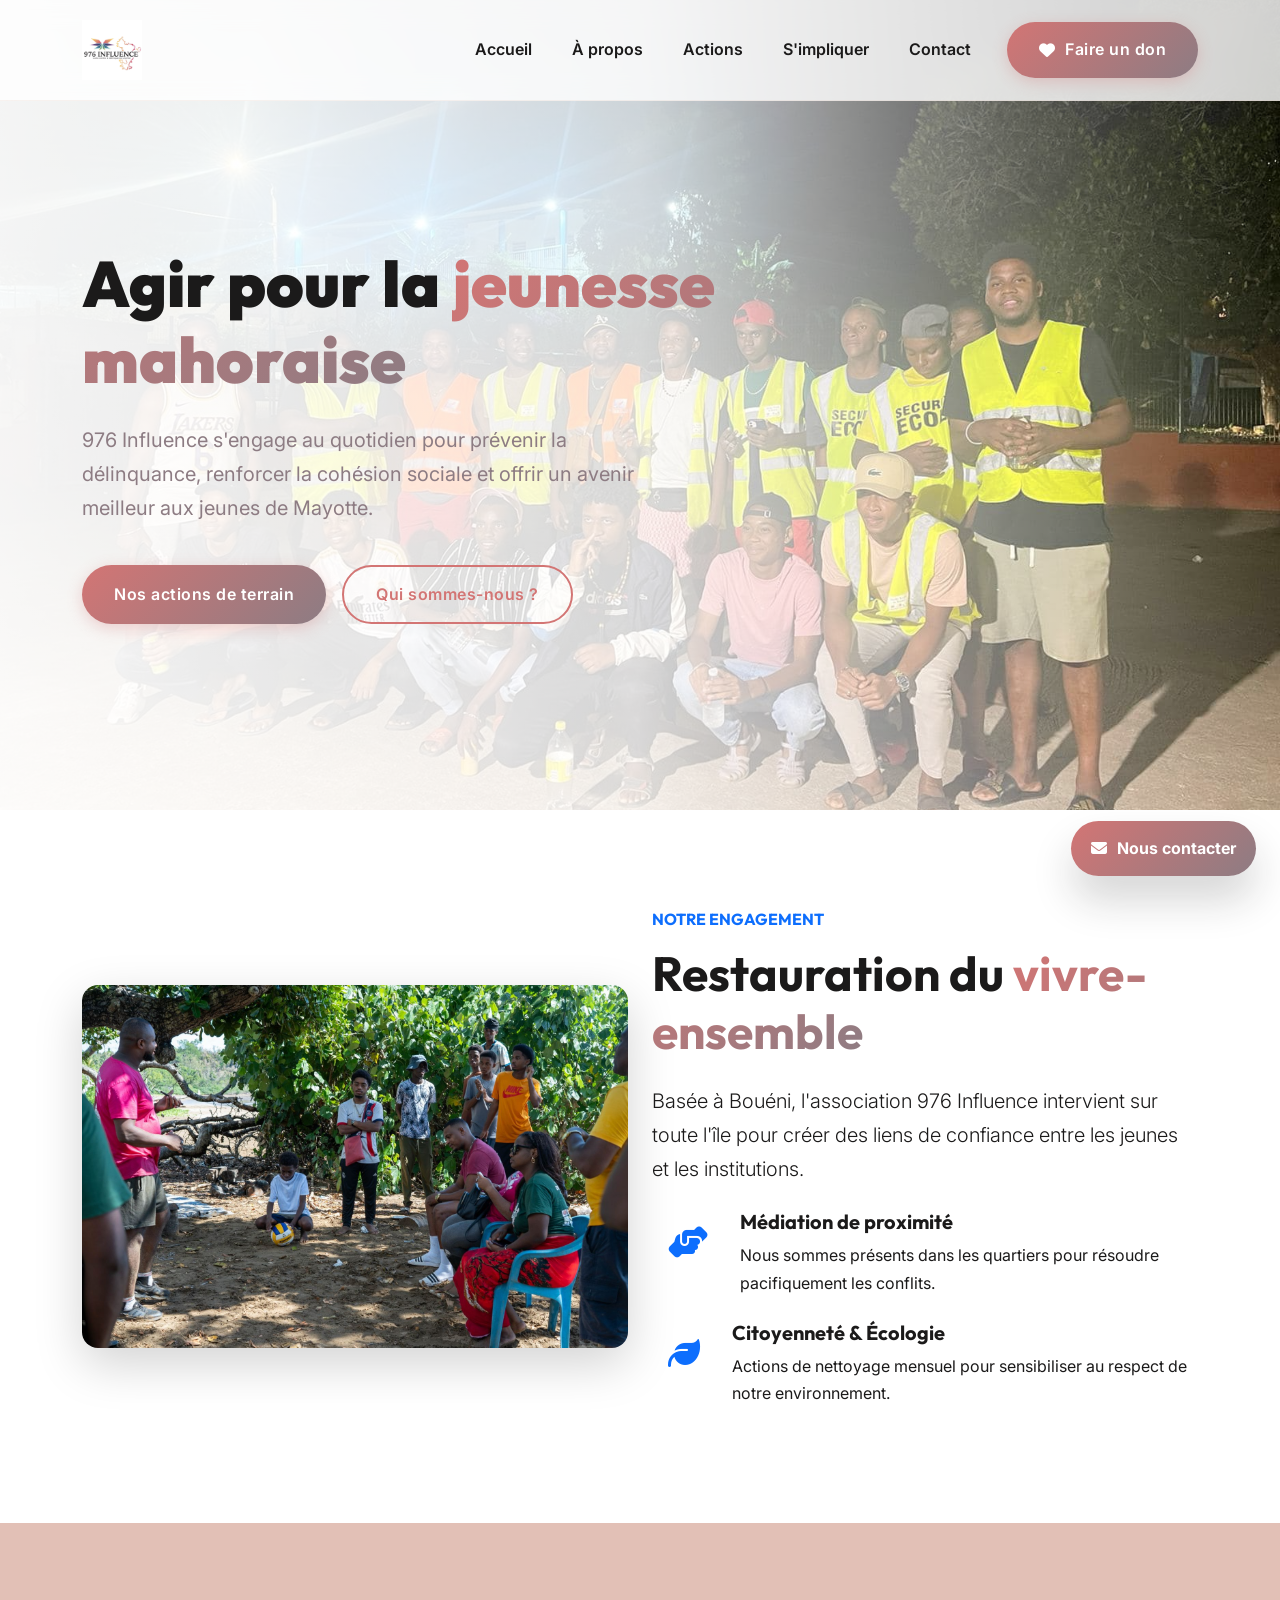
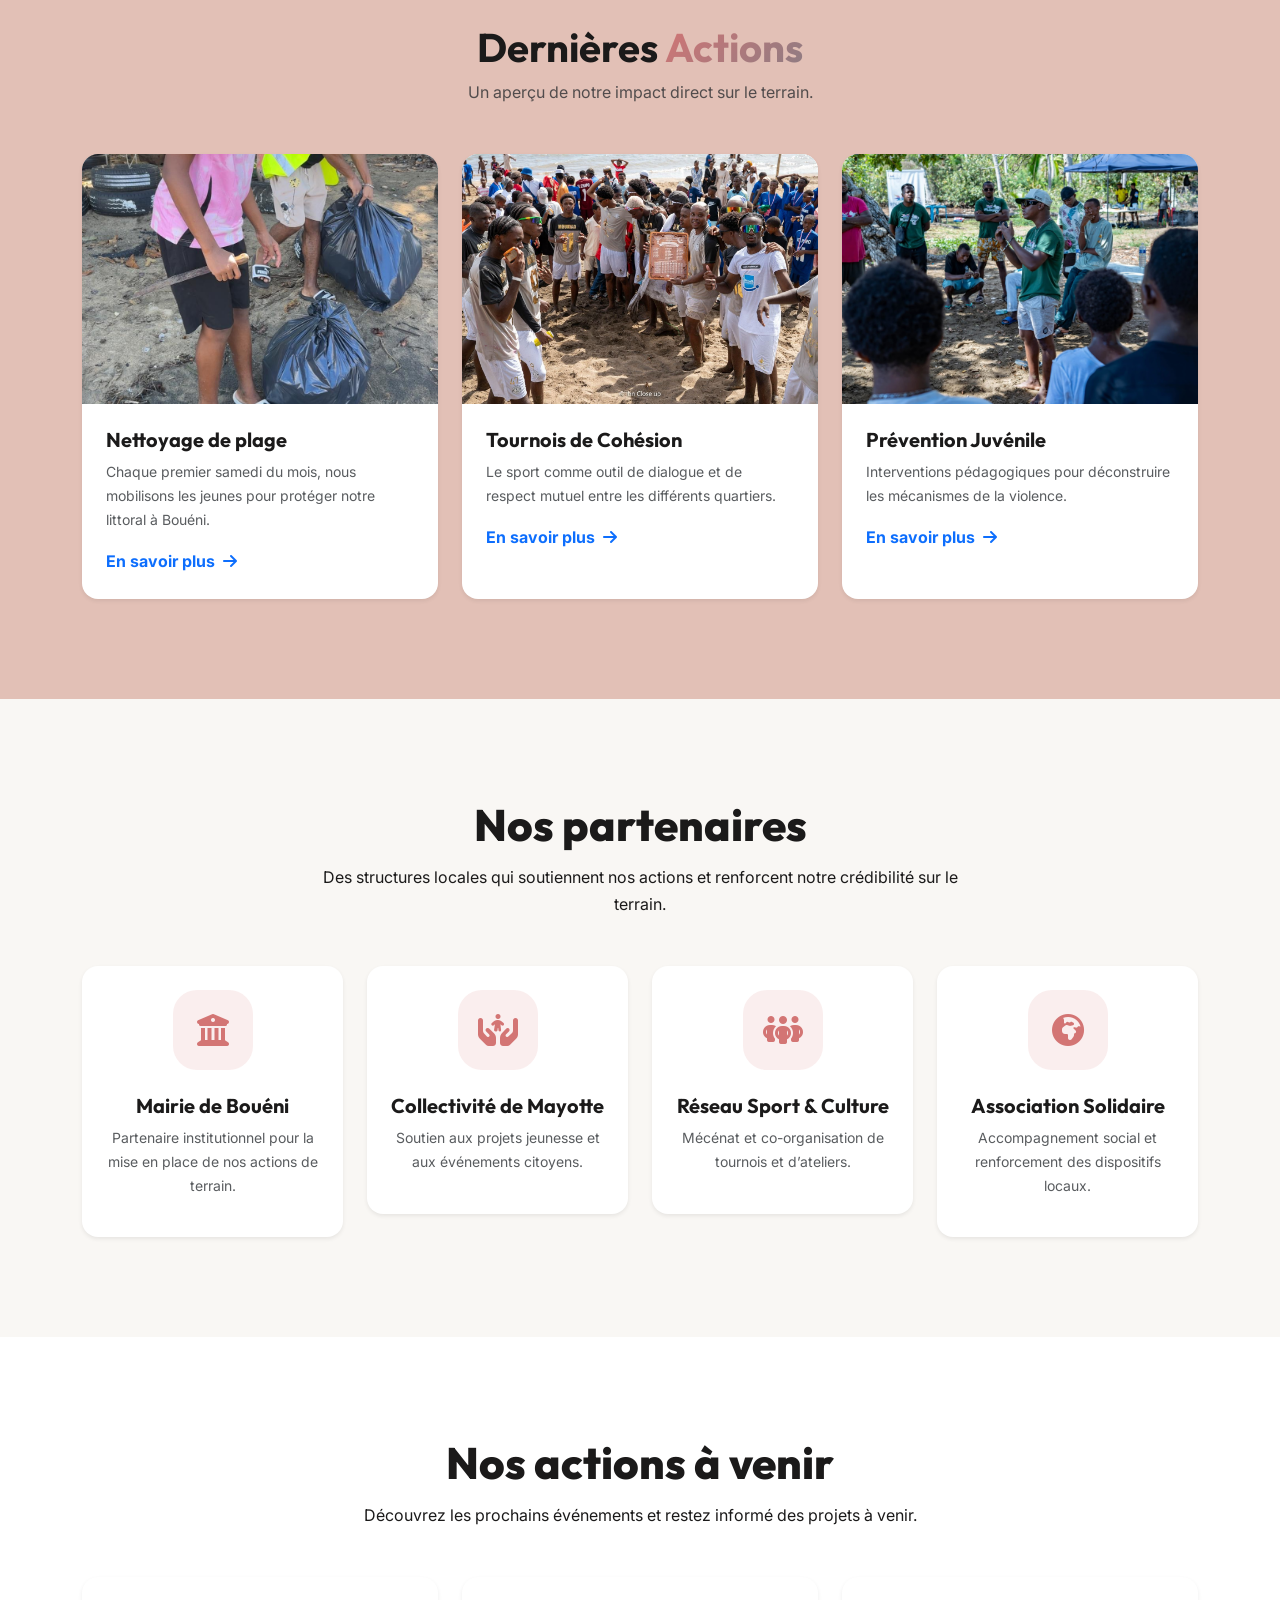
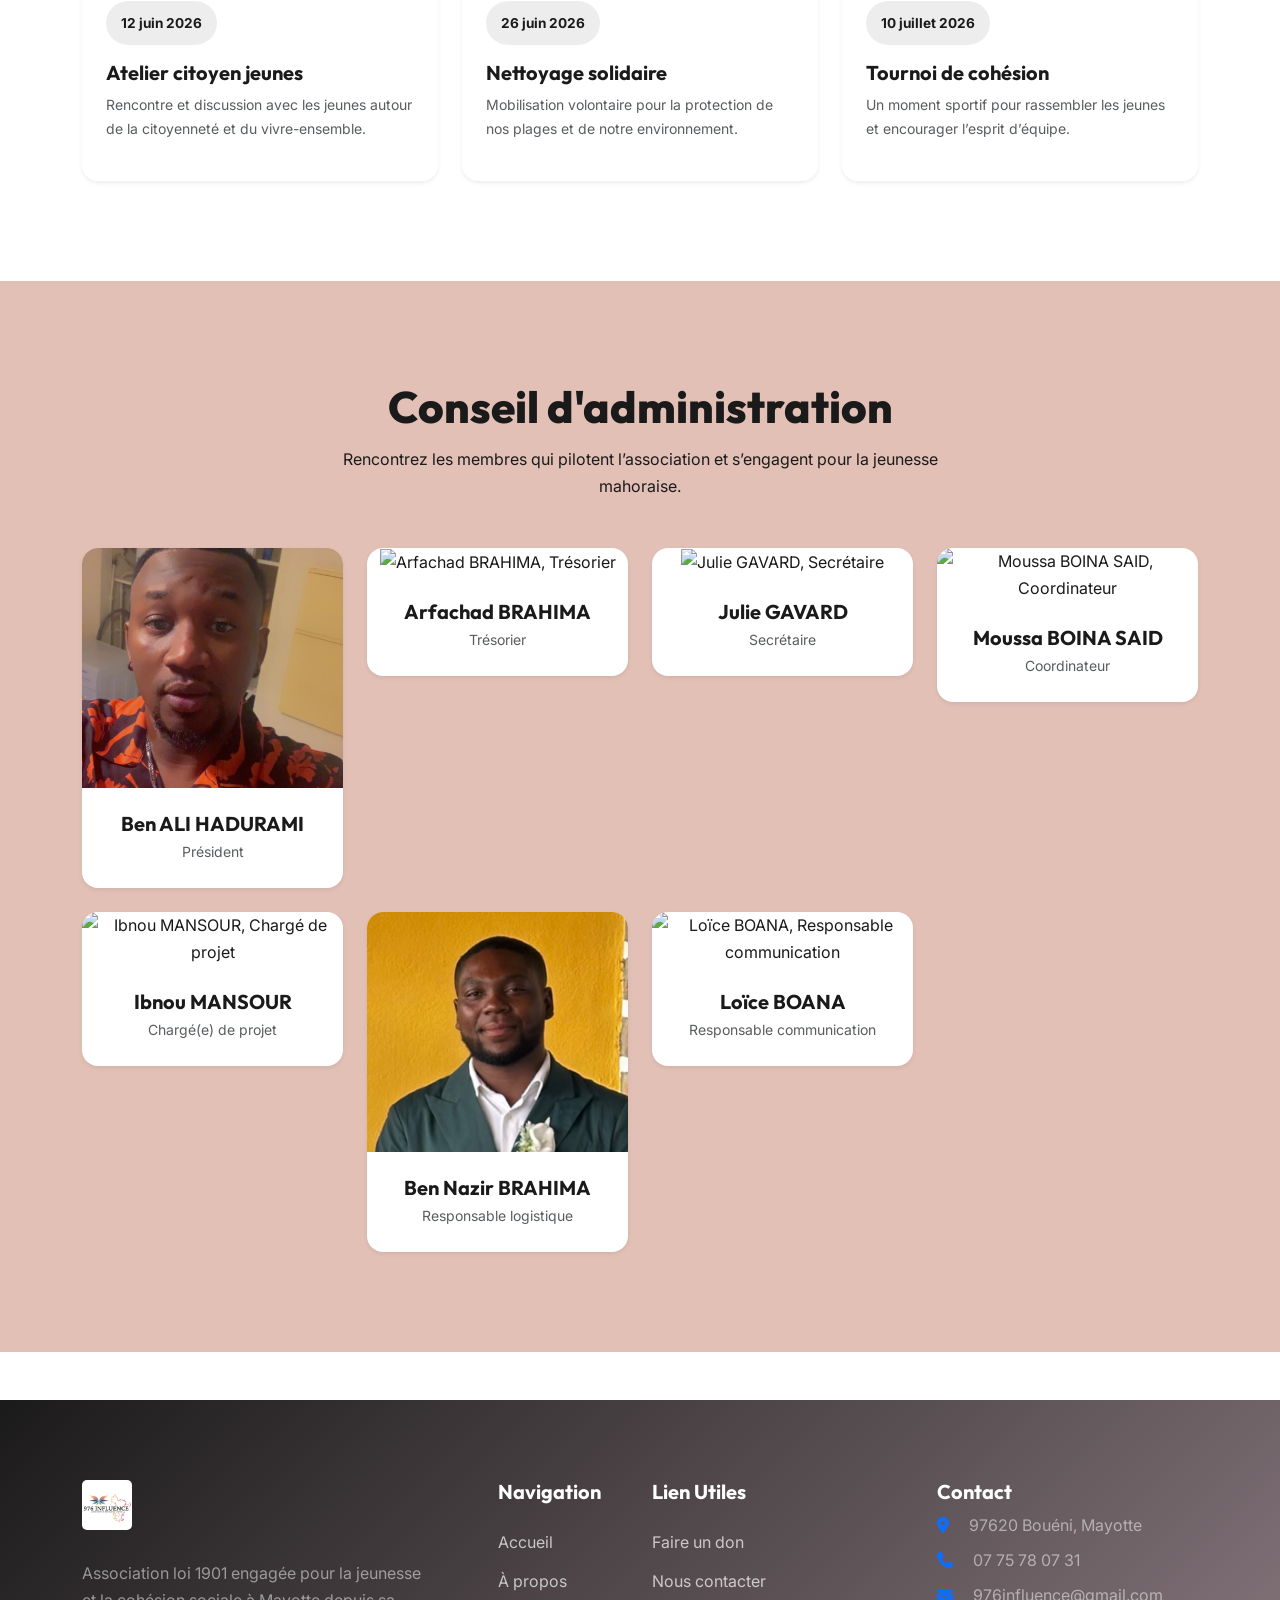
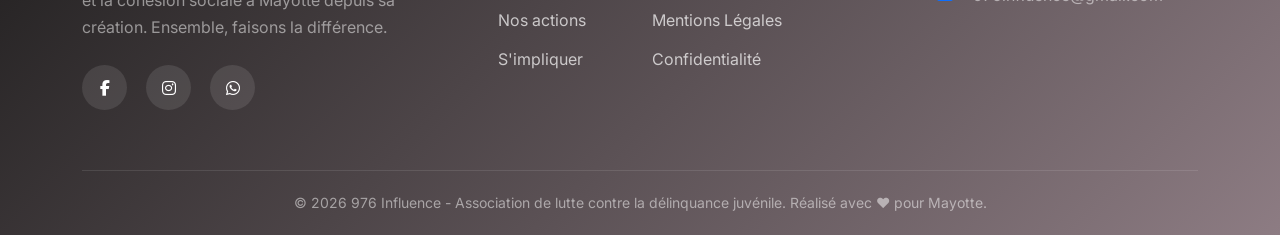
==== commit 3fe011fc: "✨🍱" ====
--- a/index.html
+++ b/index.html
@@ -229,37 +229,64 @@
             <div class="row g-4">
                 <div class="col-md-6 col-lg-3 reveal">
                     <div class="board-card rounded-4 shadow-sm bg-white overflow-hidden text-center">
-                        <img src="assets/images/community.png" alt="Portrait d'un membre du conseil" class="board-photo">
-                        <div class="p-4">
-                            <h5 class="fw-bold mb-1">Amina</h5>
-                            <p class="text-muted small mb-0">Présidente</p>
-                        </div>
-                    </div>
-                </div>
-                <div class="col-md-6 col-lg-3 reveal">
-                    <div class="board-card rounded-4 shadow-sm bg-white overflow-hidden text-center">
-                        <img src="assets/images/photo_de_groupe.jpeg" alt="Portrait d'un membre du conseil" class="board-photo">
-                        <div class="p-4">
-                            <h5 class="fw-bold mb-1">Youssef</h5>
+                        <img src="assets/images/bureau/Ali hadhurami .jpeg" alt="Ben ALI HADURAMI, Président" class="board-photo">
+                        <div class="p-4">
+                            <h5 class="fw-bold mb-1">Ben ALI HADURAMI</h5>
+                            <p class="text-muted small mb-0">Président</p>
+                        </div>
+                    </div>
+                </div>
+                <div class="col-md-6 col-lg-3 reveal">
+                    <div class="board-card rounded-4 shadow-sm bg-white overflow-hidden text-center">
+                        <img src="https://tse2.mm.bing.net/th/id/OIP.23ZAvZk1nVNhtQiOmpvdzAHaE8?r=0&cb=thfvnextfalcon&w=624&h=416&rs=1&pid=ImgDetMain&o=7&rm=3" alt="Arfachad BRAHIMA, Trésorier" class="board-photo">
+                        <div class="p-4">
+                            <h5 class="fw-bold mb-1">Arfachad BRAHIMA</h5>
                             <p class="text-muted small mb-0">Trésorier</p>
                         </div>
                     </div>
                 </div>
                 <div class="col-md-6 col-lg-3 reveal">
                     <div class="board-card rounded-4 shadow-sm bg-white overflow-hidden text-center">
-                        <img src="assets/images/photo_d_echange.jpeg" alt="Portrait d'un membre du conseil" class="board-photo">
-                        <div class="p-4">
-                            <h5 class="fw-bold mb-1">Karim</h5>
+                        <img src="https://tse2.mm.bing.net/th/id/OIP.23ZAvZk1nVNhtQiOmpvdzAHaE8?r=0&cb=thfvnextfalcon&w=624&h=416&rs=1&pid=ImgDetMain&o=7&rm=3" alt="Julie GAVARD, Secrétaire" class="board-photo">
+                        <div class="p-4">
+                            <h5 class="fw-bold mb-1">Julie GAVARD</h5>
                             <p class="text-muted small mb-0">Secrétaire</p>
                         </div>
                     </div>
                 </div>
                 <div class="col-md-6 col-lg-3 reveal">
                     <div class="board-card rounded-4 shadow-sm bg-white overflow-hidden text-center">
-                        <img src="assets/images/photo activite remise de prix tournoi.jpeg" alt="Portrait d'un membre du conseil" class="board-photo">
-                        <div class="p-4">
-                            <h5 class="fw-bold mb-1">Fatima</h5>
-                            <p class="text-muted small mb-0">Responsable partenariats</p>
+                        <img src="https://tse2.mm.bing.net/th/id/OIP.23ZAvZk1nVNhtQiOmpvdzAHaE8?r=0&cb=thfvnextfalcon&w=624&h=416&rs=1&pid=ImgDetMain&o=7&rm=3" alt="Moussa BOINA SAID, Coordinateur" class="board-photo">
+                        <div class="p-4">
+                            <h5 class="fw-bold mb-1">Moussa BOINA SAID</h5>
+                            <p class="text-muted small mb-0">Coordinateur</p>
+                        </div>
+                    </div>
+                </div>
+                <div class="col-md-6 col-lg-3 reveal">
+                    <div class="board-card rounded-4 shadow-sm bg-white overflow-hidden text-center">
+                        <img src="https://tse2.mm.bing.net/th/id/OIP.23ZAvZk1nVNhtQiOmpvdzAHaE8?r=0&cb=thfvnextfalcon&w=624&h=416&rs=1&pid=ImgDetMain&o=7&rm=3" alt="Ibnou MANSOUR, Chargé de projet" class="board-photo">
+                        <div class="p-4">
+                            <h5 class="fw-bold mb-1">Ibnou MANSOUR</h5>
+                            <p class="text-muted small mb-0">Chargé(e) de projet</p>
+                        </div>
+                    </div>
+                </div>
+                <div class="col-md-6 col-lg-3 reveal">
+                    <div class="board-card rounded-4 shadow-sm bg-white overflow-hidden text-center">
+                        <img src="assets/images/bureau/Ben-Nazir BRAHIMA Responsable logistique.jpeg" alt="Ben Nazir BRAHIMA, Responsable logistique" class="board-photo">
+                        <div class="p-4">
+                            <h5 class="fw-bold mb-1">Ben Nazir BRAHIMA</h5>
+                            <p class="text-muted small mb-0">Responsable logistique</p>
+                        </div>
+                    </div>
+                </div>
+                <div class="col-md-6 col-lg-3 reveal">
+                    <div class="board-card rounded-4 shadow-sm bg-white overflow-hidden text-center">
+                        <img src="https://tse2.mm.bing.net/th/id/OIP.23ZAvZk1nVNhtQiOmpvdzAHaE8?r=0&cb=thfvnextfalcon&w=624&h=416&rs=1&pid=ImgDetMain&o=7&rm=3" alt="Loïce BOANA, Responsable communication" class="board-photo">
+                        <div class="p-4">
+                            <h5 class="fw-bold mb-1">Loïce BOANA</h5>
+                            <p class="text-muted small mb-0">Responsable communication</p>
                         </div>
                     </div>
                 </div>
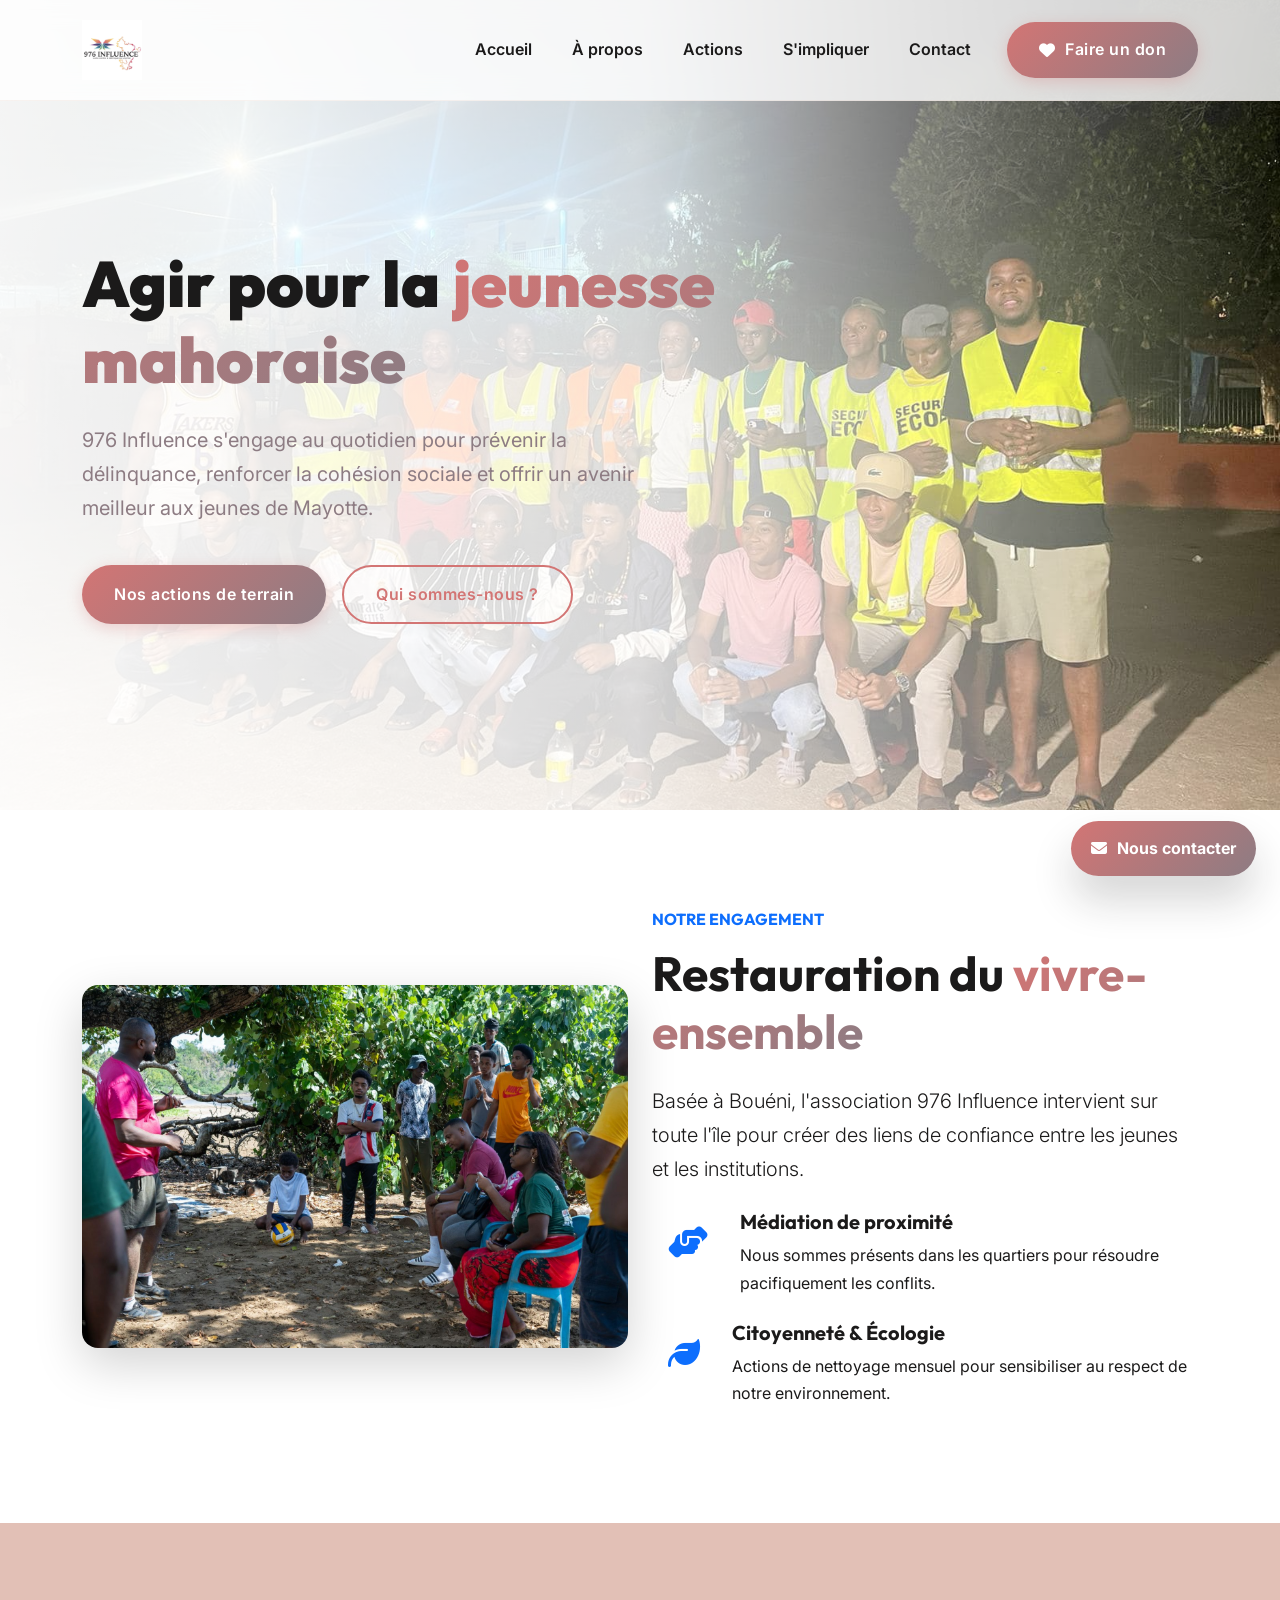
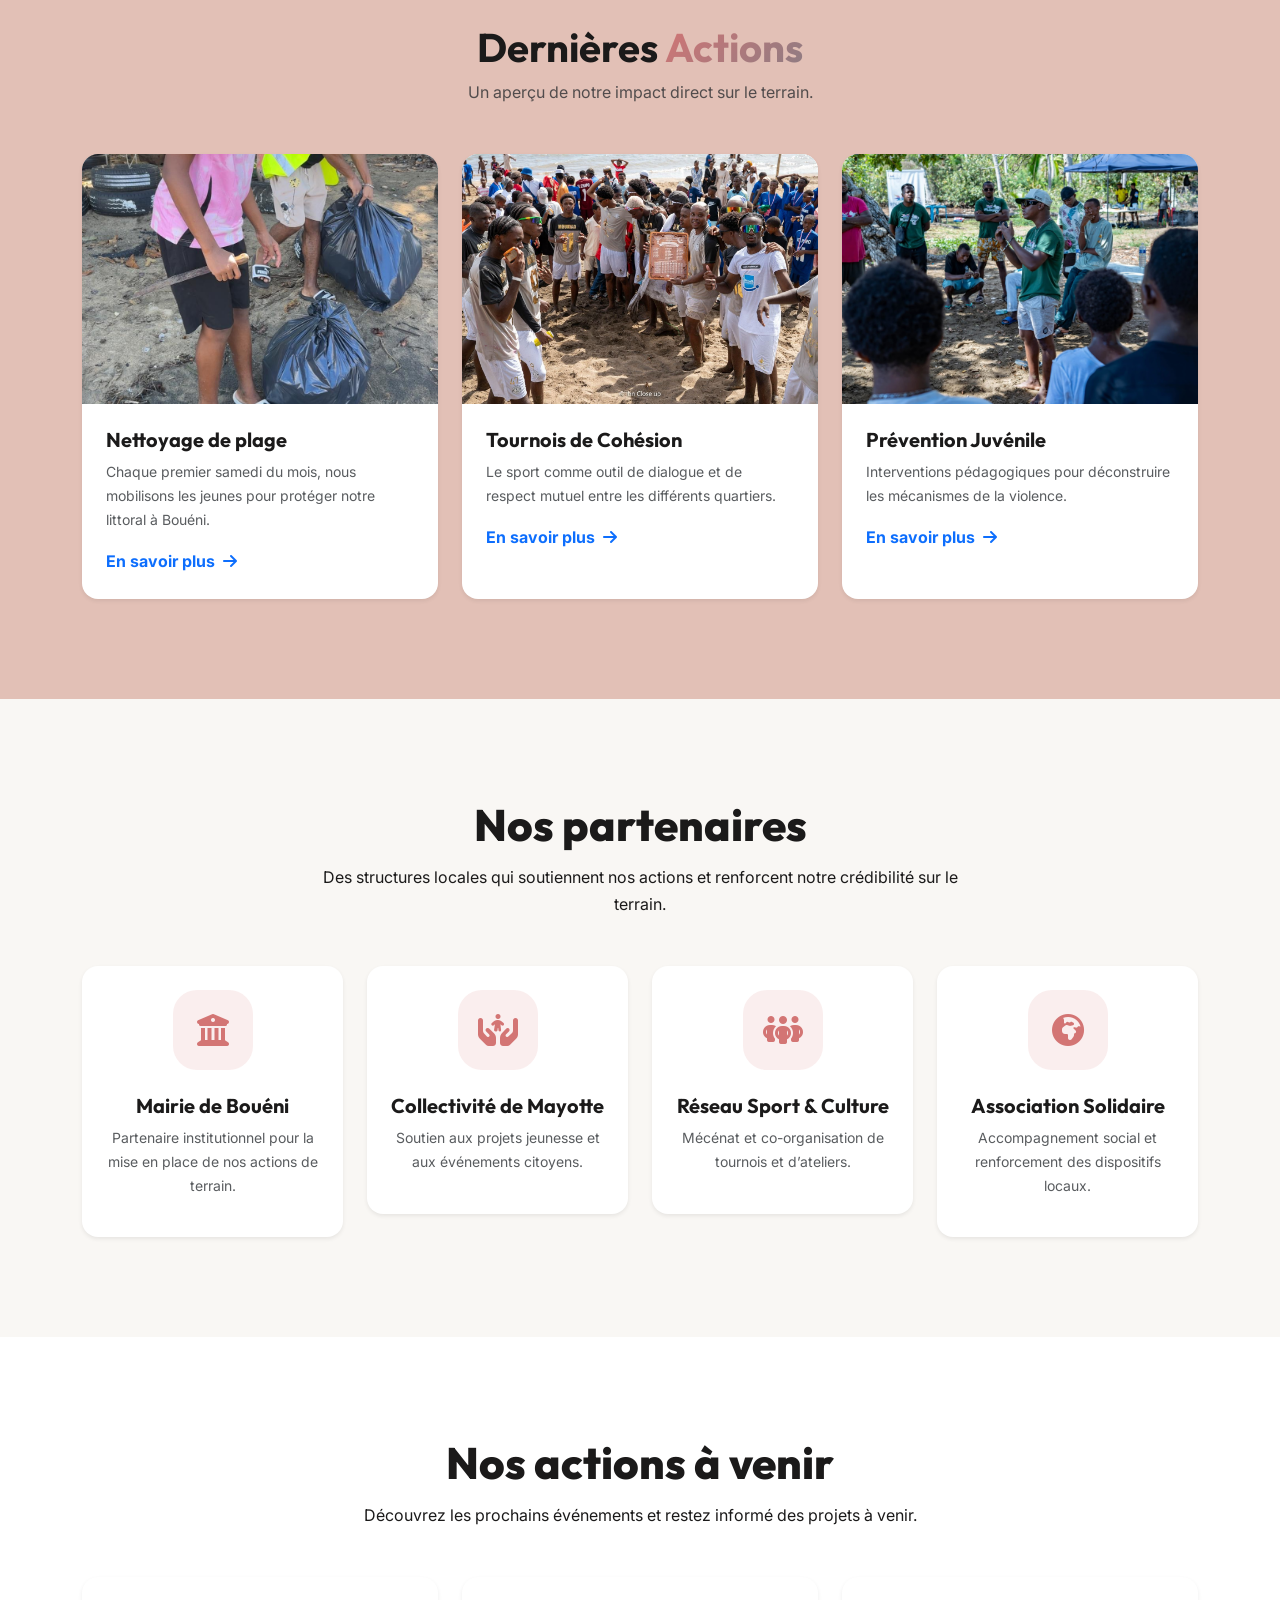
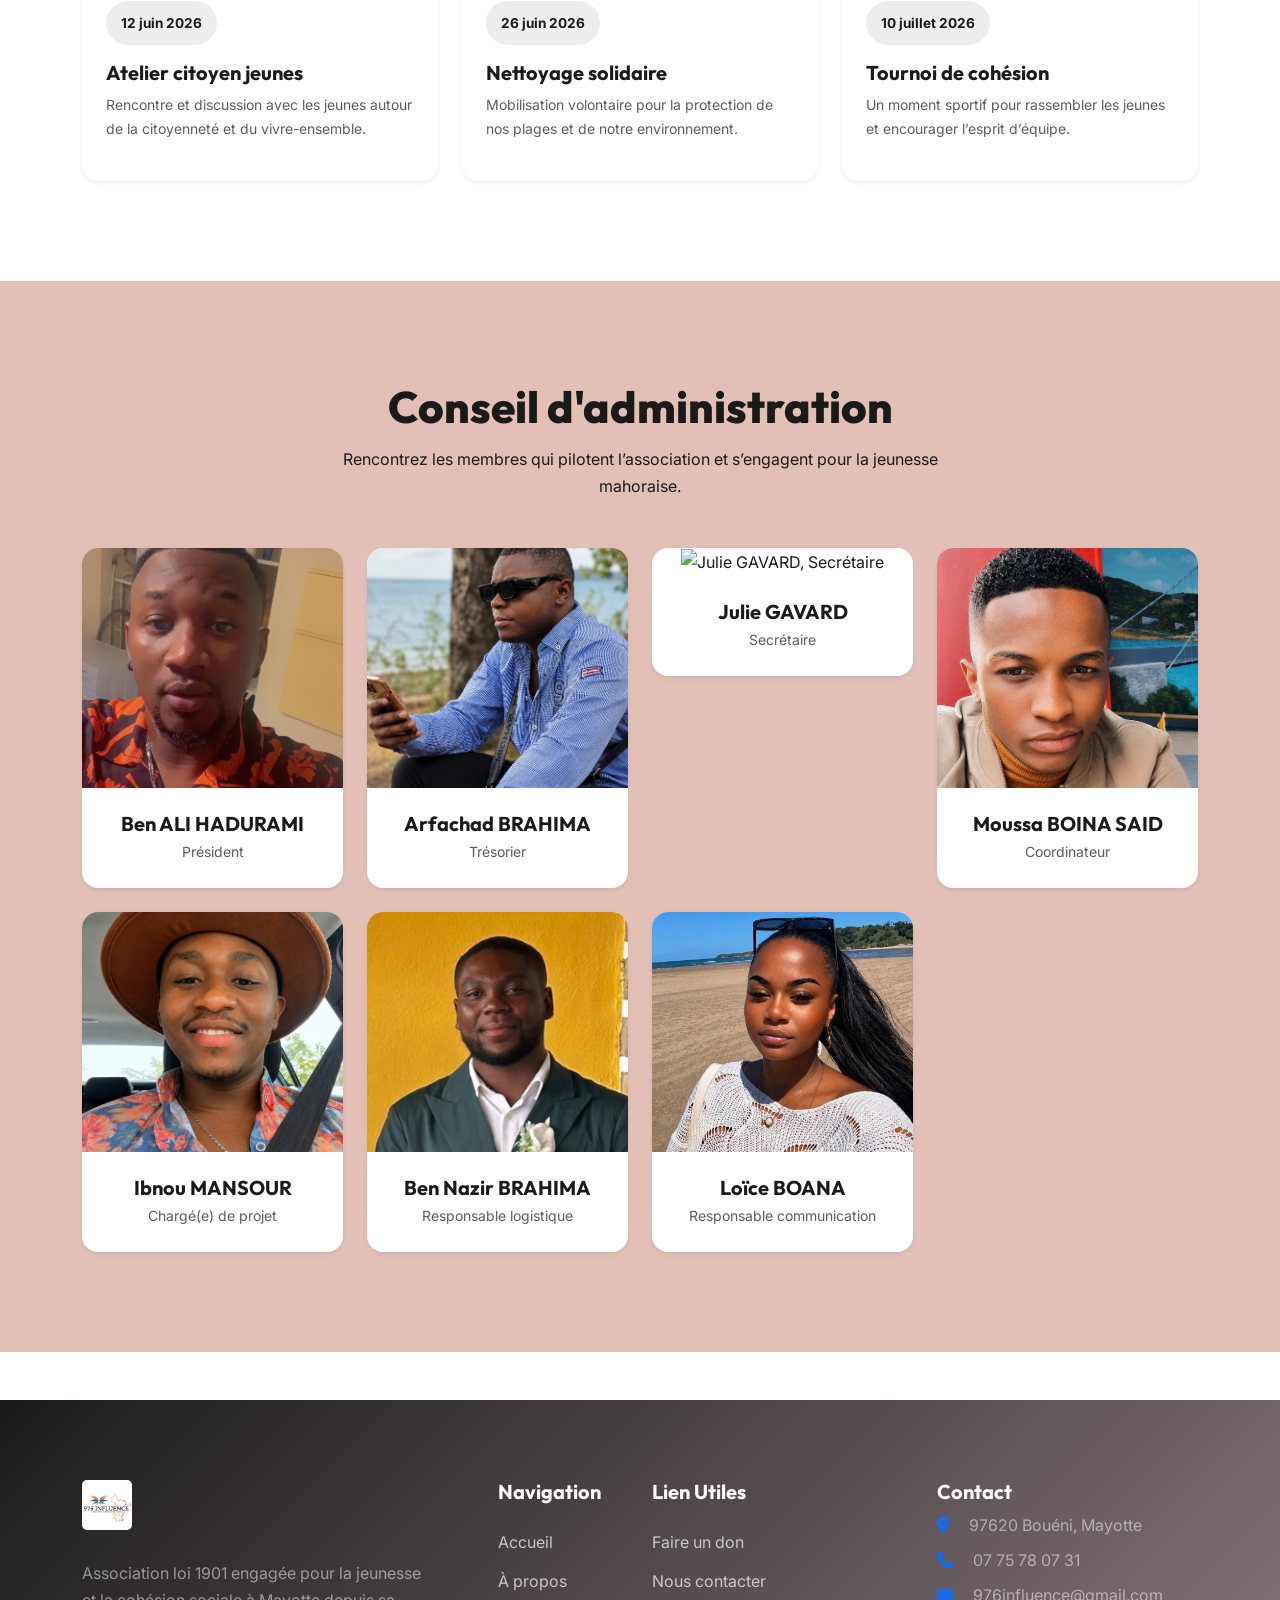
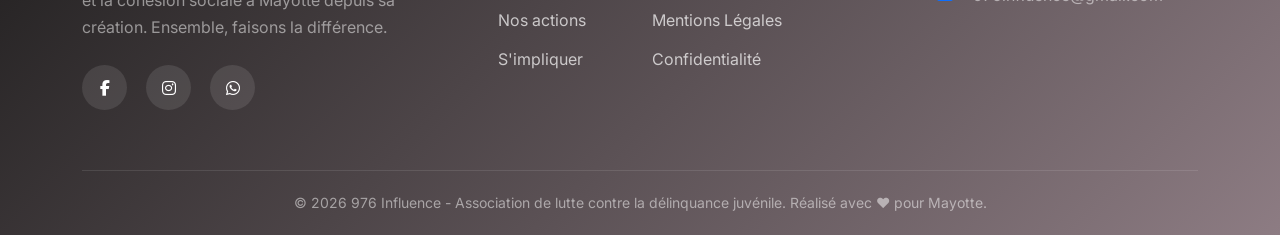
==== commit 7db23425: "🍱" ====
--- a/index.html
+++ b/index.html
@@ -238,7 +238,7 @@
                 </div>
                 <div class="col-md-6 col-lg-3 reveal">
                     <div class="board-card rounded-4 shadow-sm bg-white overflow-hidden text-center">
-                        <img src="https://tse2.mm.bing.net/th/id/OIP.23ZAvZk1nVNhtQiOmpvdzAHaE8?r=0&cb=thfvnextfalcon&w=624&h=416&rs=1&pid=ImgDetMain&o=7&rm=3" alt="Arfachad BRAHIMA, Trésorier" class="board-photo">
+                        <img src="assets/images/bureau/BRAHIMA Arfachad.jpeg" alt="Arfachad BRAHIMA, Trésorier" class="board-photo">
                         <div class="p-4">
                             <h5 class="fw-bold mb-1">Arfachad BRAHIMA</h5>
                             <p class="text-muted small mb-0">Trésorier</p>
@@ -247,7 +247,7 @@
                 </div>
                 <div class="col-md-6 col-lg-3 reveal">
                     <div class="board-card rounded-4 shadow-sm bg-white overflow-hidden text-center">
-                        <img src="https://tse2.mm.bing.net/th/id/OIP.23ZAvZk1nVNhtQiOmpvdzAHaE8?r=0&cb=thfvnextfalcon&w=624&h=416&rs=1&pid=ImgDetMain&o=7&rm=3" alt="Julie GAVARD, Secrétaire" class="board-photo">
+                        <img src="assets/images/bureau/Julie Gavard.jpeg" alt="Julie GAVARD, Secrétaire" class="board-photo">
                         <div class="p-4">
                             <h5 class="fw-bold mb-1">Julie GAVARD</h5>
                             <p class="text-muted small mb-0">Secrétaire</p>
@@ -256,7 +256,7 @@
                 </div>
                 <div class="col-md-6 col-lg-3 reveal">
                     <div class="board-card rounded-4 shadow-sm bg-white overflow-hidden text-center">
-                        <img src="https://tse2.mm.bing.net/th/id/OIP.23ZAvZk1nVNhtQiOmpvdzAHaE8?r=0&cb=thfvnextfalcon&w=624&h=416&rs=1&pid=ImgDetMain&o=7&rm=3" alt="Moussa BOINA SAID, Coordinateur" class="board-photo">
+                        <img src="assets/images/bureau/Moussa BOINA SAID.jpeg" alt="Moussa BOINA SAID, Coordinateur" class="board-photo">
                         <div class="p-4">
                             <h5 class="fw-bold mb-1">Moussa BOINA SAID</h5>
                             <p class="text-muted small mb-0">Coordinateur</p>
@@ -265,7 +265,7 @@
                 </div>
                 <div class="col-md-6 col-lg-3 reveal">
                     <div class="board-card rounded-4 shadow-sm bg-white overflow-hidden text-center">
-                        <img src="https://tse2.mm.bing.net/th/id/OIP.23ZAvZk1nVNhtQiOmpvdzAHaE8?r=0&cb=thfvnextfalcon&w=624&h=416&rs=1&pid=ImgDetMain&o=7&rm=3" alt="Ibnou MANSOUR, Chargé de projet" class="board-photo">
+                        <img src="assets/images/bureau/Ibnou MANSOUR.jpeg" alt="Ibnou MANSOUR, Chargé de projet" class="board-photo">
                         <div class="p-4">
                             <h5 class="fw-bold mb-1">Ibnou MANSOUR</h5>
                             <p class="text-muted small mb-0">Chargé(e) de projet</p>
@@ -283,7 +283,7 @@
                 </div>
                 <div class="col-md-6 col-lg-3 reveal">
                     <div class="board-card rounded-4 shadow-sm bg-white overflow-hidden text-center">
-                        <img src="https://tse2.mm.bing.net/th/id/OIP.23ZAvZk1nVNhtQiOmpvdzAHaE8?r=0&cb=thfvnextfalcon&w=624&h=416&rs=1&pid=ImgDetMain&o=7&rm=3" alt="Loïce BOANA, Responsable communication" class="board-photo">
+                        <img src="assets/images/bureau/Loice BOANA.jpeg" alt="Loïce BOANA, Responsable communication" class="board-photo">
                         <div class="p-4">
                             <h5 class="fw-bold mb-1">Loïce BOANA</h5>
                             <p class="text-muted small mb-0">Responsable communication</p>
